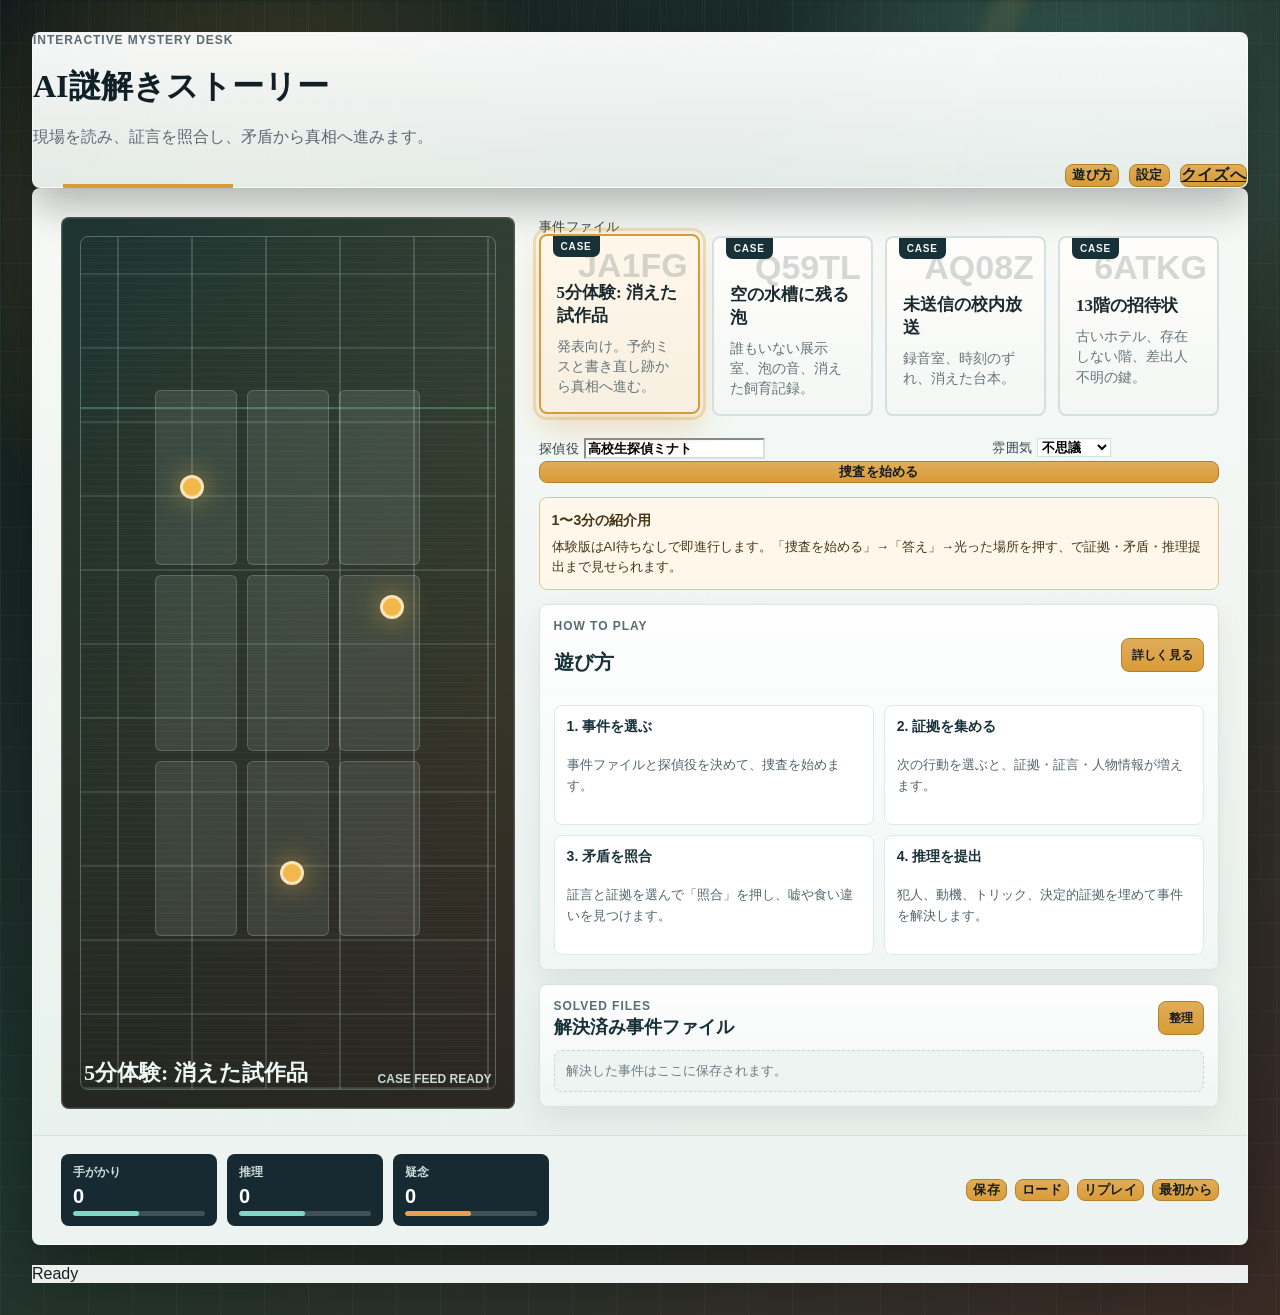
==== public/index.html @ d8ee0a98 "Add deployed app fallback" ====
<!DOCTYPE html>
<html lang="ja">
<head>
    <meta charset="UTF-8">
    <meta name="viewport" content="width=device-width, initial-scale=1.0">
    <title>AI Mystery Brancher</title>
    <link rel="stylesheet" href="style.css">
    <link rel="stylesheet" href="story.css">
</head>
<body class="story-page demo-case">
    <div class="container story-shell">
        <header class="header story-header">
            <div>
                <span class="story-kicker">Interactive Mystery Desk</span>
                <h1>AI謎解きストーリー</h1>
                <p>現場を読み、証言を照合し、矛盾から真相へ進みます。</p>
            </div>
            <div class="header-actions">
                <button class="btn secondary-btn" id="howToBtn">遊び方</button>
                <button class="btn secondary-btn" id="settingsBtn">設定</button>
                <a class="btn secondary-btn" href="quiz.html">クイズへ</a>
            </div>
        </header>

        <section class="settings-panel hidden" id="settingsPanel">
            <div class="settings-copy">
                <span class="story-kicker">About This Work</span>
                <h2>作品概要</h2>
                <p>AIが事件、証拠、証言を組み立てる短編推理ゲームです。</p>
                <p>プレイヤーは証拠ボードを見ながら矛盾を照合し、最後に推理を提出します。</p>
                <p>発表用の体験版はAI待ちなしで、1〜3分でも面白さが伝わる構成です。</p>
            </div>
            <div class="settings-meta">
                <h3>使った技術</h3>
                <div class="tech-list">
                    <span>Node.js</span>
                    <span>Express</span>
                    <span>OpenAI API</span>
                    <span>HTML/CSS/JavaScript</span>
                </div>
            </div>
            <div class="settings-controls">
                <label>
                    UIの雰囲気
                    <select id="themeSelect">
                        <option value="theme-noir">ノワール</option>
                        <option value="theme-neon">ネオン</option>
                        <option value="theme-sunset">サンセット</option>
                        <option value="theme-mint">ミント</option>
                    </select>
                </label>
                <div>
                    <span class="control-label">アクセントカラー</span>
                    <div class="swatch-row" id="swatchRow">
                        <button class="swatch selected" data-accent="#d99b35" style="--swatch: #d99b35"></button>
                        <button class="swatch" data-accent="#ff5f7e" style="--swatch: #ff5f7e"></button>
                        <button class="swatch" data-accent="#4cc9f0" style="--swatch: #4cc9f0"></button>
                        <button class="swatch" data-accent="#7bd88f" style="--swatch: #7bd88f"></button>
                        <button class="swatch" data-accent="#b38cff" style="--swatch: #b38cff"></button>
                    </div>
                </div>
                <label class="sound-toggle">
                    <input id="soundToggle" type="checkbox" checked>
                    サウンド効果
                </label>
            </div>
        </section>

        <main class="story-board">
            <section class="setup-panel" id="setupPanel">
                <div class="setup-layout">
                    <div class="case-visual setup-visual" aria-hidden="true">
                        <div class="visual-window">
                            <div class="scan-line"></div>
                            <div class="signal-dot dot-a"></div>
                            <div class="signal-dot dot-b"></div>
                            <div class="signal-dot dot-c"></div>
                            <div class="scene-map">
                                <span></span><span></span><span></span>
                                <span></span><span></span><span></span>
                                <span></span><span></span><span></span>
                            </div>
                        </div>
                        <div class="visual-caption">
                            <strong id="caseVisualTitle">5分体験: 消えたマカロン</strong>
                            <span>Case feed ready</span>
                        </div>
                    </div>

                    <div class="setup-content">
                        <div class="form-group">
                            <label>事件ファイル</label>
                            <div class="preset-grid" id="presetGrid">
                                <button class="preset selected" data-case="demo" data-label="5分体験: 消えたマカロン" data-world="紹介用の体験版。放課後のカフェで、ショーケースから限定マカロンが1つ消えた小さな謎解きミステリー。登場人物は店員、常連客、配達員の3人程度。証拠と証言の矛盾が分かりやすく、3〜4ターンで犯人・動機・決定的証拠まで推理できる。怖さはなく、初めての人でも操作を理解しやすいテンポにする">
                                    <strong>5分体験: 消えたマカロン</strong>
                                    <span>紹介用。短く、矛盾が分かりやすい入門事件。</span>
                                </button>
                                <button class="preset" data-case="aquarium" data-label="消えた水槽のSOS" data-world="閉館後の水族館で、存在しないはずの水槽からSOSの光が点滅する謎解きミステリー">
                                    <strong>消えた水槽のSOS</strong>
                                    <span>閉館後の水族館、点滅する光、濡れた足跡。</span>
                                </button>
                                <button class="preset" data-case="school" data-label="未来放送の夜" data-world="文化祭前夜の学校で、誰もいない放送室から未来の校内放送が流れる謎解きミステリー">
                                    <strong>未来放送の夜</strong>
                                    <span>文化祭、放送室、まだ起きていない事件。</span>
                                </button>
                                <button class="preset" data-case="hotel" data-label="13階の招待状" data-world="古いホテルのエレベーターで、13階だけ存在しないはずなのにボタンが光る謎解きミステリー">
                                    <strong>13階の招待状</strong>
                                    <span>古いホテル、存在しない階、差出人不明の鍵。</span>
                                </button>
                            </div>
                        </div>

                        <div class="story-controls">
                            <div class="form-group">
                                <label for="heroInput">探偵役</label>
                                <input id="heroInput" type="text" value="高校生探偵ミナト" maxlength="40">
                            </div>
                            <div class="form-group">
                                <label for="toneSelect">雰囲気</label>
                                <select id="toneSelect">
                                    <option value="不思議で、推理したくなる">不思議</option>
                                    <option value="テンポがよく、少しコミカル">コミカル</option>
                                    <option value="静かで美しいが、違和感が残る">静か</option>
                                    <option value="緊張感があるが怖すぎない">スリル</option>
                                </select>
                            </div>
                        </div>

                        <button class="btn primary-action" id="startBtn">捜査を始める</button>
                        <div class="demo-brief" id="demoBrief">
                            <strong>1〜3分の紹介用</strong>
                            <span>体験版はAI待ちなしで即進行します。「捜査を始める」→「答え」→光った場所を押す、で証拠・矛盾・推理提出まで見せられます。</span>
                        </div>
                        <section class="how-to-panel" aria-labelledby="howToTitle">
                            <div class="how-to-heading">
                                <div>
                                    <span class="story-kicker">How To Play</span>
                                    <h2 id="howToTitle">遊び方</h2>
                                </div>
                                <button class="btn secondary-btn mini-btn" id="howToDetailBtn">詳しく見る</button>
                            </div>
                            <div class="how-to-steps">
                                <article>
                                    <strong>1. 事件を選ぶ</strong>
                                    <span>事件ファイルと探偵役を決めて、捜査を始めます。</span>
                                </article>
                                <article>
                                    <strong>2. 証拠を集める</strong>
                                    <span>次の行動を選ぶと、証拠・証言・人物情報が増えます。</span>
                                </article>
                                <article>
                                    <strong>3. 矛盾を照合</strong>
                                    <span>証言と証拠を選んで「照合」を押し、嘘や食い違いを見つけます。</span>
                                </article>
                                <article>
                                    <strong>4. 推理を提出</strong>
                                    <span>犯人、動機、トリック、決定的証拠を埋めて事件を解決します。</span>
                                </article>
                            </div>
                        </section>
                        <section class="case-archive">
                            <div class="archive-heading">
                                <div>
                                    <span class="story-kicker">Solved Files</span>
                                    <strong>解決済み事件ファイル</strong>
                                </div>
                                <button class="btn secondary-btn mini-btn" id="clearArchiveBtn">整理</button>
                            </div>
                            <div class="archive-list" id="caseArchiveList"></div>
                        </section>
                    </div>
                </div>
            </section>

            <section class="scene-panel hidden" id="scenePanel">
                <div class="scene-stage">
                    <div class="scene-copy">
                        <div class="scene-meta">
                            <span class="pill" id="turnPill">Turn 1</span>
                            <span class="pill" id="locationPill">Location</span>
                            <span class="pill" id="moodPill">Mood</span>
                        </div>
                        <h2 class="scene-title" id="sceneTitle"></h2>
                        <div class="scene-text" id="sceneText"></div>
                    </div>
                    <div class="case-visual scene-visual" aria-hidden="true">
                        <div class="visual-window">
                            <div class="scan-line"></div>
                            <div class="signal-dot dot-a"></div>
                            <div class="signal-dot dot-b"></div>
                            <div class="signal-dot dot-c"></div>
                            <div class="scene-map">
                                <span></span><span></span><span></span>
                                <span></span><span></span><span></span>
                                <span></span><span></span><span></span>
                            </div>
                        </div>
                        <div class="visual-caption">
                            <strong id="sceneCommand">現場解析</strong>
                            <span id="sceneFeedLabel">Evidence feed</span>
                        </div>
                    </div>
                </div>
                <div class="assist-toolbar hidden" id="assistToolbar">
                    <button class="btn hint-btn" id="hintBtn">ヒント</button>
                    <button class="btn answer-btn hidden" id="answerBtn">答え</button>
                    <div class="assist-guide" id="assistGuide">
                        <strong>捜査サポート</strong>
                        <span>詰まったらヒントを押してください。段階的に核心へ近づきます。</span>
                    </div>
                </div>
                <div class="case-overview" id="caseOverview">
                    <div class="case-progress" aria-hidden="true">
                        <div class="progress-track">
                            <i id="progressEvidence"></i>
                            <i id="progressTestimony"></i>
                            <i id="progressContradiction"></i>
                        </div>
                        <div class="progress-labels">
                            <span>証拠</span>
                            <span>証言</span>
                            <span>矛盾</span>
                        </div>
                    </div>
                    <div class="visual-dossier">
                        <div class="visual-stat">
                            <strong id="visualEvidenceCount">0</strong>
                            <span>証拠</span>
                        </div>
                        <div class="visual-stat">
                            <strong id="visualTestimonyCount">0</strong>
                            <span>証言</span>
                        </div>
                        <div class="visual-stat accent">
                            <strong id="visualContradictionCount">0</strong>
                            <span>矛盾</span>
                        </div>
                    </div>
                    <div class="evidence-strip" id="evidenceStrip"></div>
                </div>
                <section class="recap-panel hidden" id="recapPanel">
                    <div class="panel-heading">
                        <h3>事件のまとめ</h3>
                        <span id="recapVerdict">推理結果</span>
                    </div>
                    <div class="recap-grid">
                        <div class="recap-block">
                            <h4>事件の流れ</h4>
                            <ol id="recapTimeline"></ol>
                        </div>
                        <div class="recap-block">
                            <h4>決め手</h4>
                            <p id="recapEvidence"></p>
                        </div>
                        <div class="recap-block wide">
                            <h4>真相</h4>
                            <p id="recapTruth"></p>
                        </div>
                        <div class="recap-block wide">
                            <h4>評価</h4>
                            <p id="recapComment"></p>
                        </div>
                    </div>
                </section>
                <div class="investigation-layout">
                    <div class="action-panel">
                        <div class="section-heading">
                            <h3>次の行動</h3>
                            <span>選ぶと捜査が進みます</span>
                        </div>
                        <div class="choice-list" id="choiceList"></div>
                        <section class="deduction-panel hidden" id="deductionPanel">
                            <div class="panel-heading">
                                <h3>最終推理</h3>
                                <span id="deductionHint">証拠をそろえると提出できます</span>
                            </div>
                            <div class="deduction-grid">
                                <label>
                                    犯人・仕掛けた人物
                                    <input id="culpritInput" type="text" maxlength="40" placeholder="例: 受付係の佐伯">
                                </label>
                                <label>
                                    動機
                                    <input id="motiveInput" type="text" maxlength="80" placeholder="例: 隠した記録を守るため">
                                    <span class="deduction-options" id="motiveOptionList"></span>
                                </label>
                                <label>
                                    トリック
                                    <textarea id="trickInput" maxlength="160" placeholder="どうやって不可能に見せたか"></textarea>
                                    <span class="deduction-options" id="trickOptionList"></span>
                                </label>
                                <label>
                                    決定的証拠
                                    <select id="decisiveEvidenceSelect"></select>
                                </label>
                            </div>
                            <button class="btn" id="submitDeductionBtn">推理を提出する</button>
                        </section>
                    </div>

                    <aside class="case-panel">
                        <div class="panel-heading">
                            <h3>捜査ファイル</h3>
                            <span id="boardCount">0件</span>
                        </div>
                        <div class="board-section suspect-section">
                            <h4>人物</h4>
                            <div class="character-list" id="characterList"></div>
                        </div>
                        <div class="board-section">
                            <h4>証拠</h4>
                            <div class="board-list" id="evidenceList"></div>
                        </div>
                        <div class="board-section">
                            <h4>証言</h4>
                            <div class="board-list" id="testimonyList"></div>
                        </div>
                        <div class="board-section">
                            <h4>矛盾チェック</h4>
                            <div class="match-controls">
                                <select id="testimonySelect"></select>
                                <select id="evidenceSelect"></select>
                                <button class="btn secondary-btn" id="checkContradictionBtn">照合</button>
                            </div>
                            <div class="contradiction-result" id="contradictionResult">証言と証拠を選んで照合します。</div>
                            <div class="board-list solved-list" id="solvedContradictionList"></div>
                        </div>
                    </aside>
                </div>
            </section>

            <div class="story-footer">
                <div class="stats">
                    <div class="stat">
                        <span>手がかり</span>
                        <strong id="courageStat">0</strong>
                        <div class="stat-meter"><i id="courageMeter"></i></div>
                    </div>
                    <div class="stat">
                        <span>推理</span>
                        <strong id="witStat">0</strong>
                        <div class="stat-meter"><i id="witMeter"></i></div>
                    </div>
                    <div class="stat">
                        <span>疑念</span>
                        <strong id="trustStat">0</strong>
                        <div class="stat-meter danger"><i id="trustMeter"></i></div>
                    </div>
                </div>
                <div class="footer-actions">
                    <button class="btn secondary-btn" id="saveBtn">保存</button>
                    <button class="btn secondary-btn" id="loadBtn">ロード</button>
                    <button class="btn secondary-btn" id="replayBtn">リプレイ</button>
                    <button class="btn secondary-btn" id="resetBtn">最初から</button>
                </div>
            </div>
        </main>

        <div class="loading story-loading" id="loading">AIが次の手がかりを組み立てています...</div>
        <div class="generation-overlay hidden" id="generationOverlay">
            <div class="generation-card">
                <span class="generation-kicker">GENERATING CASE</span>
                <strong>AIが次の手がかりを生成中</strong>
                <div class="generation-bar"><i></i></div>
                <p>体験版は待ち時間なし。通常シナリオのみAI生成を使います。</p>
            </div>
        </div>
        <div class="fx-layer" id="fxLayer"></div>
        <div class="action-toast hidden" id="actionToast"></div>
        <div class="ending-overlay hidden" id="endingOverlay">
            <div class="ending-card">
                <span class="ending-kicker">CASE CLOSED</span>
                <strong id="endingTitle">事件解決</strong>
                <p id="endingText">証拠と証言がつながり、真相に到達しました。</p>
                <div class="ending-actions">
                    <button class="btn secondary-btn" id="endingArchiveBtn">事件ファイルへ</button>
                    <button class="btn" id="endingReplayBtn">同じ事件をリプレイ</button>
                    <button class="btn secondary-btn" id="endingCloseBtn">閉じる</button>
                </div>
            </div>
        </div>
        <div class="how-to-overlay hidden" id="howToOverlay" role="dialog" aria-modal="true" aria-labelledby="howToOverlayTitle">
            <div class="how-to-card">
                <div class="how-to-card-heading">
                    <div>
                        <span class="story-kicker">Investigation Guide</span>
                        <strong id="howToOverlayTitle">推理ゲームの進め方</strong>
                    </div>
                    <button class="btn secondary-btn mini-btn" id="howToCloseBtn">閉じる</button>
                </div>
                <div class="how-to-guide-grid">
                    <section>
                        <h3>基本の流れ</h3>
                        <ol>
                            <li>事件ファイルを選び、「捜査を始める」を押します。</li>
                            <li>場面文を読み、「次の行動」から調べたい場所や人物を選びます。</li>
                            <li>右側の捜査ファイルに集まった証拠と証言を確認します。</li>
                            <li>怪しい証言と対応する証拠を選び、「照合」で矛盾を確定します。</li>
                            <li>最終推理が開いたら、犯人・動機・トリック・決定的証拠を提出します。</li>
                        </ol>
                    </section>
                    <section>
                        <h3>詰まったとき</h3>
                        <ul>
                            <li>証拠カードや人物カードを押すと、推理欄や照合欄に自動で入ります。</li>
                            <li>「ヒント」は段階的に核心へ近づきます。</li>
                            <li>5分体験では「答え」を押すと、発表用に次に触る場所が光ります。</li>
                        </ul>
                    </section>
                    <section>
                        <h3>勝利条件</h3>
                        <p>証拠と証言の食い違いを見つけ、決定的証拠に基づく推理を提出できれば事件解決です。完璧な文章より、誰が何をなぜ行ったかを筋道立てて入力することが重要です。</p>
                    </section>
                </div>
            </div>
        </div>
        <div class="status" id="status">Ready</div>
    </div>

    <script>
        const presets = document.querySelectorAll('.preset');
        const setupPanel = document.getElementById('setupPanel');
        const scenePanel = document.getElementById('scenePanel');
        const howToBtn = document.getElementById('howToBtn');
        const howToDetailBtn = document.getElementById('howToDetailBtn');
        const howToOverlay = document.getElementById('howToOverlay');
        const howToCloseBtn = document.getElementById('howToCloseBtn');
        const settingsBtn = document.getElementById('settingsBtn');
        const settingsPanel = document.getElementById('settingsPanel');
        const themeSelect = document.getElementById('themeSelect');
        const swatchRow = document.getElementById('swatchRow');
        const soundToggle = document.getElementById('soundToggle');
        const startBtn = document.getElementById('startBtn');
        const resetBtn = document.getElementById('resetBtn');
        const saveBtn = document.getElementById('saveBtn');
        const loadBtn = document.getElementById('loadBtn');
        const replayBtn = document.getElementById('replayBtn');
        const loading = document.getElementById('loading');
        const generationOverlay = document.getElementById('generationOverlay');
        const fxLayer = document.getElementById('fxLayer');
        const actionToast = document.getElementById('actionToast');
        const endingOverlay = document.getElementById('endingOverlay');
        const endingTitle = document.getElementById('endingTitle');
        const endingText = document.getElementById('endingText');
        const endingArchiveBtn = document.getElementById('endingArchiveBtn');
        const endingReplayBtn = document.getElementById('endingReplayBtn');
        const endingCloseBtn = document.getElementById('endingCloseBtn');
        const statusEl = document.getElementById('status');
        const choiceList = document.getElementById('choiceList');
        const evidenceList = document.getElementById('evidenceList');
        const testimonyList = document.getElementById('testimonyList');
        const characterList = document.getElementById('characterList');
        const testimonySelect = document.getElementById('testimonySelect');
        const evidenceSelect = document.getElementById('evidenceSelect');
        const contradictionResult = document.getElementById('contradictionResult');
        const solvedContradictionList = document.getElementById('solvedContradictionList');
        const deductionPanel = document.getElementById('deductionPanel');
        const decisiveEvidenceSelect = document.getElementById('decisiveEvidenceSelect');
        const submitDeductionBtn = document.getElementById('submitDeductionBtn');
        const checkContradictionBtn = document.getElementById('checkContradictionBtn');
        const demoBrief = document.getElementById('demoBrief');
        const assistToolbar = document.getElementById('assistToolbar');
        const assistGuide = document.getElementById('assistGuide');
        const hintBtn = document.getElementById('hintBtn');
        const answerBtn = document.getElementById('answerBtn');
        const evidenceStrip = document.getElementById('evidenceStrip');
        const recapPanel = document.getElementById('recapPanel');
        const recapTimeline = document.getElementById('recapTimeline');
        const motiveOptionList = document.getElementById('motiveOptionList');
        const trickOptionList = document.getElementById('trickOptionList');
        const caseArchiveList = document.getElementById('caseArchiveList');
        const clearArchiveBtn = document.getElementById('clearArchiveBtn');

        const demoVariants = [
            '犯人候補は店員ユイ、常連客レン、配達員マオ。鍵、レシート、粉砂糖、保冷バッグのどれかが決定的証拠になる。',
            '犯人候補は見習い店員、写真部の常連、急いでいた配達員。動機はサプライズ、予約ミスの隠蔽、アレルギー表示の確認のいずれか。',
            '消えたものは限定マカロン、試作品タルト、名前入りクッキーのどれか。監視カメラ、トング、注文票、紙袋の矛盾を中心にする。',
            '舞台は小さな駅前カフェ。閉店前の10分間だけを扱い、短い証言の食い違いから真相に届く構成にする。'
        ];

        const motiveOptions = [
            '予約ミスを隠したかった',
            '大切な相手への差し入れを用意したかった',
            '自分の失敗が見つかる前に証拠を動かしたかった',
            '誰かをかばうために事実をずらしたかった',
            '記録の間違いを直したように見せたかった'
        ];

        const trickOptions = [
            '死角になる一瞬を使って別の袋へ移した',
            '元の場所へ戻したように見せるためラベルや札だけを直した',
            '注文票や記録を書き換えて数を合わせた',
            '持ち物の中に隠し、空箱や皿だけを残した',
            '証言の時刻をずらして触っていないように見せた'
        ];

        const demoCaseTemplates = [
            {
                title: '消えた放課後マカロン',
                location: '駅前カフェ・リュンヌ',
                item: '夕焼けマカロン',
                culprit: '常連客・花森',
                motive: '友人への差し入れをどうしても用意したかった',
                trick: 'ショーケース前で背中を向け、カメラの死角で紙袋へ移した',
                keyEvidenceId: 'ev-bag-sugar',
                evidence: [
                    { id: 'ev-camera-gap', title: '死角のある映像', detail: '16時17分、常連客の背中でショーケース右端が一瞬だけ隠れている。', type: '記録', importance: 2 },
                    { id: 'ev-order-tea', title: 'アイスティーだけの注文票', detail: '花森の注文票には飲み物だけが記録され、マカロンの会計は残っていない。', type: '記録', importance: 2 },
                    { id: 'ev-bag-sugar', title: '紙袋の粉砂糖', detail: '花森の紙袋の底に、マカロン皿と同じ色の粉砂糖が半月形に残っている。', type: '物証', importance: 3 }
                ],
                testimonies: [
                    { id: 'ts-staff', speaker: '店員・仁科', claim: '最後のマカロンは16時10分に並べ、会計した覚えはありません。' },
                    { id: 'ts-customer', speaker: '常連客・花森', claim: '私は飲み物だけ買って、ショーケースには触っていません。' }
                ]
            },
            {
                title: '試作品タルトの行き先',
                location: '放課後の試食カフェ',
                item: '試作品タルト',
                culprit: '見習い店員・レン',
                motive: '予約数のミスを隠したかった',
                trick: '試作品を予約箱へ入れ、注文票の数字を書き直した',
                keyEvidenceId: 'ev-ticket-edit',
                evidence: [
                    { id: 'ev-empty-tray', title: 'クリーム跡の残る皿', detail: 'タルト皿の右端だけクリームが引き伸ばされ、横へ滑らせた跡がある。', type: '痕跡', importance: 2 },
                    { id: 'ev-box-label', title: '急いで貼られた予約ラベル', detail: '予約箱のラベルだけ斜めに貼られ、まだ糊が乾いていない。', type: '物証', importance: 2 },
                    { id: 'ev-ticket-edit', title: '書き直された注文票', detail: '注文票の個数が5から6へ書き直され、レンのペンと同じ青インクが使われている。', type: '記録', importance: 3 }
                ],
                testimonies: [
                    { id: 'ts-senior', speaker: '先輩店員・ユイ', claim: '試作品タルトは展示用で、予約箱には入れない決まりです。' },
                    { id: 'ts-apprentice', speaker: '見習い店員・レン', claim: '予約票は最初から6個で、僕は書き直していません。' }
                ]
            },
            {
                title: '名前入りクッキーのすり替え',
                location: '文化祭前の校内カフェ',
                item: '名前入りクッキー',
                culprit: '配達員・マオ',
                motive: '宛名を間違えた箱を入れ替えたかった',
                trick: '配達用保冷バッグにクッキーを隠し、空箱だけ戻した',
                keyEvidenceId: 'ev-cooler-crumb',
                evidence: [
                    { id: 'ev-name-card', title: '逆向きの名前札', detail: 'クッキー横の名前札だけ上下が逆で、慌てて戻したように角が折れている。', type: '記録', importance: 2 },
                    { id: 'ev-empty-box', title: '軽すぎる配送箱', detail: '配送箱は封が戻されているが、中身が入っている重さではない。', type: '物証', importance: 2 },
                    { id: 'ev-cooler-crumb', title: '保冷バッグのクッキー片', detail: 'マオの保冷バッグ内に、名前入りクッキーと同じアイシング片が残っている。', type: '物証', importance: 3 }
                ],
                testimonies: [
                    { id: 'ts-delivery-a', speaker: '配達員・マオ', claim: '僕は箱を置いただけで、中身には触っていません。' },
                    { id: 'ts-clerk-b', speaker: '店員・ユイ', claim: '名前札は開店前に正しい向きで並べました。' }
                ]
            }
        ];

        const caseFileVariants = {
            demo: [
                {
                    label: '5分体験: 消えたマカロン',
                    summary: 'AI待ちなし。証拠、矛盾、推理提出まで一気に見せられる。',
                    world: '紹介用の体験版。放課後のカフェで、ショーケースから限定マカロンが1つ消えた小さな謎解きミステリー。登場人物は店員、常連客、配達員の3人程度。証拠と証言の矛盾が分かりやすく、3〜4ターンで犯人・動機・決定的証拠まで推理できる。'
                },
                {
                    label: '5分体験: 消えた試作品',
                    summary: '発表向け。予約ミスと書き直し跡から真相へ進む。',
                    world: '紹介用の体験版。小さなカフェで試作品スイーツが消えた短い謎解きミステリー。注文票、予約箱、証言の矛盾から3〜4ターンで解ける。'
                },
                {
                    label: '5分体験: 空の配送箱',
                    summary: '短時間デモ用。持ち物の痕跡で嘘を見抜く。',
                    world: '紹介用の体験版。校内カフェで名前入りのお菓子が消え、配送箱と持ち物の痕跡から犯人を見つける短い事件。'
                }
            ],
            aquarium: [
                {
                    label: '消えた水槽のSOS',
                    summary: '閉館後の水族館、点滅する光、濡れた足跡。',
                    world: '閉館後の水族館で、存在しないはずの水槽からSOSの光が点滅する謎解きミステリー'
                },
                {
                    label: '深海回廊の青い合図',
                    summary: '展示図にない壁、青い点滅、乾いた床の水跡。',
                    world: '閉館後の深海回廊で、展示図にない壁の奥から青い信号が漏れる水族館ミステリー'
                },
                {
                    label: '空の水槽に残る泡',
                    summary: '誰もいない展示室、泡の音、消えた飼育記録。',
                    world: '夜の水族館で、空のはずの水槽から泡の音が聞こえ、飼育記録が一枚消える謎解きミステリー'
                }
            ],
            school: [
                {
                    label: '未来放送の夜',
                    summary: '文化祭、放送室、まだ起きていない事件。',
                    world: '文化祭前夜の学校で、誰もいない放送室から未来の校内放送が流れる謎解きミステリー'
                },
                {
                    label: '未送信の校内放送',
                    summary: '録音室、時刻のずれ、消えた台本。',
                    world: '文化祭準備中の学校で、送信していないはずの校内放送と消えた台本を追う謎解きミステリー'
                },
                {
                    label: '体育館だけが知っている',
                    summary: 'リハーサル後、照明卓、未来の呼び出し音。',
                    world: '文化祭リハーサル後の体育館で、未来の呼び出し放送が流れた理由を探る学校ミステリー'
                }
            ],
            hotel: [
                {
                    label: '13階の招待状',
                    summary: '古いホテル、存在しない階、差出人不明の鍵。',
                    world: '古いホテルのエレベーターで、13階だけ存在しないはずなのにボタンが光る謎解きミステリー'
                },
                {
                    label: '存在しない客室番号',
                    summary: '夜のフロント、古い鍵束、消えた宿泊記録。',
                    world: '古いホテルで、存在しない客室番号の鍵と消えた宿泊記録を追う謎解きミステリー'
                },
                {
                    label: '止まらない13階ランプ',
                    summary: 'エレベーター、点灯する階数、誰も乗っていない箱。',
                    world: '誰も乗っていないホテルのエレベーターで、存在しない13階ランプだけが点灯し続ける謎解きミステリー'
                }
            ]
        };

        const state = {
            world: document.querySelector('.preset.selected').dataset.world,
            baseWorld: document.querySelector('.preset.selected').dataset.world,
            caseName: document.querySelector('.preset.selected').dataset.case,
            hero: '',
            tone: '',
            turn: 1,
            history: 'まだ物語は始まっていない。',
            lastChoice: '捜査を開始する',
            stats: { clues: 0, logic: 0, suspicion: 0 },
            evidence: [],
            testimonies: [],
            contradictions: [],
            solvedContradictions: [],
            characters: [],
            solution: null,
            demoVariant: '',
            demoCase: null,
            demoCaseIndex: -1,
            hints: [],
            hintIndex: 0,
            recap: null,
            currentScene: null,
            soundEnabled: true
        };

        document.body.classList.add('theme-noir');
        randomizeCaseFiles();
        initDeductionOptionChips();
        renderCaseArchive();

        howToBtn.addEventListener('click', showHowTo);
        howToDetailBtn.addEventListener('click', showHowTo);
        howToCloseBtn.addEventListener('click', hideHowTo);
        howToOverlay.addEventListener('click', (event) => {
            if (event.target === howToOverlay) {
                hideHowTo();
            }
        });
        document.addEventListener('keydown', (event) => {
            if (event.key === 'Escape' && !howToOverlay.classList.contains('hidden')) {
                hideHowTo();
            }
        });

        settingsBtn.addEventListener('click', () => {
            settingsPanel.classList.toggle('hidden');
            playSound('click');
        });

        themeSelect.addEventListener('change', () => {
            document.body.classList.remove('theme-noir', 'theme-neon', 'theme-sunset', 'theme-mint');
            document.body.classList.add(themeSelect.value);
            playSound('click');
        });

        swatchRow.addEventListener('click', (event) => {
            const swatch = event.target.closest('.swatch');
            if (!swatch) return;
            document.documentElement.style.setProperty('--accent', swatch.dataset.accent);
            swatchRow.querySelectorAll('.swatch').forEach((item) => item.classList.remove('selected'));
            swatch.classList.add('selected');
            playSound('click');
        });

        soundToggle.addEventListener('change', () => {
            state.soundEnabled = soundToggle.checked;
            playSound('click');
        });

        saveBtn.addEventListener('click', saveGame);
        loadBtn.addEventListener('click', loadGame);
        replayBtn.addEventListener('click', replayCase);
        endingReplayBtn.addEventListener('click', replayCase);
        endingArchiveBtn.addEventListener('click', () => {
            endingOverlay.classList.add('hidden');
            resetBtn.click();
            renderCaseArchive();
        });
        endingCloseBtn.addEventListener('click', () => {
            endingOverlay.classList.add('hidden');
            playSound('click');
        });
        clearArchiveBtn.addEventListener('click', () => {
            localStorage.removeItem('mysteryCaseArchive');
            renderCaseArchive();
            showToast('事件ファイルを整理しました');
            playSound('click');
        });

        presets.forEach((preset) => {
            preset.addEventListener('click', () => {
                presets.forEach((item) => item.classList.remove('selected'));
                preset.classList.add('selected');
                state.world = preset.dataset.world;
                state.baseWorld = preset.dataset.world;
                state.caseName = preset.dataset.case;
                updateCaseTheme(preset.dataset.case, preset.dataset.label);
                playSound('click');
            });
        });

        function randomizeCaseFiles() {
            presets.forEach((preset) => {
                const options = caseFileVariants[preset.dataset.case];
                if (!options || !options.length) return;
                const variant = options[Math.floor(Math.random() * options.length)];
                preset.dataset.label = variant.label;
                preset.dataset.world = variant.world;
                preset.dataset.caseCode = Math.random().toString(36).slice(2, 7).toUpperCase();
                preset.querySelector('strong').textContent = variant.label;
                preset.querySelector('span').textContent = variant.summary;
            });

            const selected = document.querySelector('.preset.selected');
            state.world = selected.dataset.world;
            state.baseWorld = selected.dataset.world;
            state.caseName = selected.dataset.case;
            updateCaseTheme(selected.dataset.case, selected.dataset.label);
        }

        startBtn.addEventListener('click', () => {
            const selectedPreset = document.querySelector('.preset.selected');
            state.caseName = selectedPreset.dataset.case;
            state.baseWorld = selectedPreset.dataset.world;
            state.demoVariant = state.caseName === 'demo' ? pickDemoVariant() : '';
            state.demoCase = state.caseName === 'demo' ? pickLocalDemoCase() : null;
            state.world = state.demoVariant
                ? state.baseWorld + '\n今回のランダム要素: ' + state.demoVariant + '\n紹介中でも毎回プロットが変わったと分かるよう、犯人・動機・決定的証拠を前回と変える。'
                : state.baseWorld;
            state.hero = document.getElementById('heroInput').value.trim() || '名もなき主人公';
            state.tone = document.getElementById('toneSelect').value;
            state.turn = 1;
            state.history = 'まだ物語は始まっていない。';
            state.lastChoice = '捜査を開始する';
            state.stats = { clues: 0, logic: 0, suspicion: 0 };
            state.characters = [];
            state.solution = null;
            state.hints = [];
            state.hintIndex = 0;
            state.recap = null;
            state.currentScene = null;
            endingOverlay.classList.add('hidden');
            clearCaseBoard();
            updateStats();
            hideRecap();
            setAssistGuide('捜査サポート', '生成後に「ヒント」で段階的な助言を見られます。体験版では「答え」も使えます。');
            playSound('start');
            requestScene();
        });

        resetBtn.addEventListener('click', () => {
            state.turn = 1;
            state.history = 'まだ物語は始まっていない。';
            state.lastChoice = '捜査を開始する';
            state.stats = { clues: 0, logic: 0, suspicion: 0 };
            state.characters = [];
            state.solution = null;
            state.demoVariant = '';
            state.demoCase = null;
            state.demoCaseIndex = -1;
            state.hints = [];
            state.hintIndex = 0;
            state.recap = null;
            state.currentScene = null;
            endingOverlay.classList.add('hidden');
            setupPanel.classList.remove('hidden');
            scenePanel.classList.add('hidden');
            choiceList.innerHTML = '';
            clearHighlights();
            clearCaseBoard();
            hideRecap();
            updateStats();
            statusEl.textContent = 'Ready';
            statusEl.style.color = '#28a745';
            playSound('click');
        });

        checkContradictionBtn.addEventListener('click', checkContradiction);
        submitDeductionBtn.addEventListener('click', submitDeduction);
        hintBtn.addEventListener('click', showHint);
        answerBtn.addEventListener('click', showDemoAnswer);

        async function requestScene(choiceLabel) {
            if (choiceLabel) {
                state.lastChoice = choiceLabel;
                state.turn += 1;
            }

            if (state.caseName === 'demo' && state.demoCase) {
                renderScene(buildLocalDemoScene(choiceLabel));
                return;
            }

            setBusy(true);
            try {
                const response = await fetch('/api/', {
                    method: 'POST',
                    headers: { 'Content-Type': 'application/json' },
                    body: JSON.stringify({
                        app: 'story',
                        title: 'AI謎解きストーリー',
                        world: state.world,
                        hero: state.hero,
                        tone: state.tone,
                        turn: state.turn,
                        choice: state.lastChoice,
                        history: state.history,
                        caseBoard: buildCaseBoardSummary()
                    })
                });

                if (!response.ok) {
                    const error = await response.json();
                    throw new Error(error.error || 'API error');
                }

                const payload = await response.json();
                const scene = payload.data && payload.data[0];
                if (!scene || !Array.isArray(scene.choices)) {
                    throw new Error('Invalid story data format');
                }

                renderScene(scene);
            } catch (error) {
                console.error(error);
                statusEl.textContent = 'AI生成に失敗したため、5分体験モードで続行します。';
                statusEl.style.color = '#b7791f';
                showToast('5分体験モードへ切り替えました');
                state.caseName = 'demo';
                state.demoVariant = pickDemoVariant();
                state.demoCase = pickLocalDemoCase();
                state.world = state.baseWorld + '\nAI生成に失敗したため、ローカル体験版として進行する。';
                renderScene(buildLocalDemoScene(choiceLabel));
            } finally {
                setBusy(false);
            }
        }

        function renderScene(scene) {
            state.currentScene = scene;
            setupPanel.classList.add('hidden');
            scenePanel.classList.remove('hidden');

            document.getElementById('turnPill').textContent = 'Turn ' + state.turn;
            document.getElementById('locationPill').textContent = scene.location || 'Unknown';
            document.getElementById('moodPill').textContent = scene.mood || 'Story';
            document.getElementById('sceneTitle').textContent = scene.sceneTitle || '次の場面';
            revealSceneText(scene.scene || '');
            document.getElementById('sceneCommand').textContent = state.lastChoice || '現場解析';
            document.getElementById('sceneFeedLabel').textContent = scene.location || 'Evidence feed';
            scenePanel.classList.remove('scene-pop');
            void scenePanel.offsetWidth;
            scenePanel.classList.add('scene-pop');

            clearHighlights();
            state.solution = scene.solution || state.solution;
            state.hints = Array.isArray(scene.hints) ? scene.hints.filter(Boolean) : buildFallbackHints();
            state.hintIndex = 0;
            state.recap = scene.recap || state.recap;
            addCaseItems(scene);
            applyStatus(scene.status);
            state.history = scene.memory || state.history;
            updateStats();
            renderCaseBoard();
            renderVisualOverview();
            renderRecap(scene);

            choiceList.innerHTML = '';
            if (scene.ending) {
                const ending = document.createElement('button');
                ending.className = 'choice-button';
                ending.innerHTML = '<strong>別の物語を始める</strong><span>世界観を選び直します。</span>';
                ending.addEventListener('click', () => resetBtn.click());
                choiceList.appendChild(ending);
            } else {
                scene.choices.slice(0, 3).forEach((choice, index) => {
                    const button = document.createElement('button');
                    button.className = 'choice-button';
                    button.innerHTML = '<span class="choice-index"></span><span class="choice-copy"><strong></strong><span></span></span><span class="intent-chip"></span>';
                    button.querySelector('.choice-index').textContent = String(index + 1);
                    button.querySelector('strong').textContent = choice.label || '行動する';
                    button.querySelector('.choice-copy span').textContent = choice.intent || 'この選択で物語が進みます。';
                    button.querySelector('.intent-chip').textContent = choice.intent || '行動';
                    button.addEventListener('click', (event) => {
                        ripple(event, button);
                        showToast('調査開始: ' + (choice.intent || '行動'));
                        requestScene(choice.label);
                    });
                    choiceList.appendChild(button);
                });
            }

            statusEl.textContent = '選択するとAIが次の手がかりを生成します';
            statusEl.style.color = '#2f855a';
            renderAssistMode();
            playSound(scene.ending ? 'ending' : 'scene');
        }

        function addCaseItems(scene) {
            addUniqueItems(state.evidence, scene.evidence, 'id');
            addUniqueItems(state.testimonies, scene.testimonies, 'id');
            addUniqueItems(state.contradictions, scene.contradictions, (item) => {
                return item.testimonyId + '::' + item.evidenceId;
            });
            updateCharacters(scene);
        }

        function addUniqueItems(target, items, key) {
            if (!Array.isArray(items)) return;
            items.forEach((item) => {
                if (!item || typeof item !== 'object') return;
                const id = typeof key === 'function' ? key(item) : item[key];
                if (!id || target.some((current) => {
                    const currentId = typeof key === 'function' ? key(current) : current[key];
                    return currentId === id;
                })) {
                    return;
                }
                target.push(item);
            });
        }

        function renderCaseBoard() {
            document.getElementById('boardCount').textContent = state.evidence.length + state.testimonies.length + '件';
            renderEvidence();
            renderTestimonies();
            renderCharacters();
            renderSelectors();
            renderSolvedContradictions();
            renderDeductionPanel();
            renderVisualOverview();
        }

        function renderEvidence() {
            evidenceList.innerHTML = '';
            if (!state.evidence.length) {
                evidenceList.appendChild(emptyItem('まだ証拠はありません。'));
                return;
            }

            state.evidence.forEach((item) => {
                const node = document.createElement('article');
                node.className = 'board-card';
                node.innerHTML = '<div><strong></strong><span></span></div><p></p>';
                node.querySelector('strong').textContent = item.title || '無名の証拠';
                node.querySelector('span').textContent = (item.type || '証拠') + ' / 重要度' + (item.importance || 1);
                node.querySelector('p').textContent = item.detail || '';
                node.addEventListener('click', () => {
                    evidenceSelect.value = item.id || item.title;
                    flashElement(evidenceSelect);
                    showToast('証拠をセット: ' + (item.title || '証拠'));
                    playSound('click');
                });
                evidenceList.appendChild(node);
            });
        }

        function renderTestimonies() {
            testimonyList.innerHTML = '';
            if (!state.testimonies.length) {
                testimonyList.appendChild(emptyItem('まだ証言はありません。'));
                return;
            }

            state.testimonies.forEach((item) => {
                const node = document.createElement('article');
                node.className = 'board-card testimony-card';
                node.innerHTML = '<div><strong></strong><span>証言</span></div><p></p>';
                node.querySelector('strong').textContent = item.speaker || '証言者不明';
                node.querySelector('p').textContent = item.claim || '';
                node.addEventListener('click', () => {
                    testimonySelect.value = item.id || item.claim;
                    flashElement(testimonySelect);
                    showToast('証言をセット: ' + (item.speaker || '証言者'));
                    playSound('click');
                });
                testimonyList.appendChild(node);
            });
        }

        function updateCharacters(scene) {
            const names = [];
            if (state.demoCase) {
                names.push(state.demoCase.culprit);
                state.demoCase.testimonies.forEach((item) => names.push(item.speaker));
            }
            if (Array.isArray(scene.testimonies)) {
                scene.testimonies.forEach((item) => names.push(item.speaker));
            }
            if (scene.solution && scene.solution.culprit) {
                names.push(scene.solution.culprit);
            }

            names.filter(Boolean).forEach((name) => {
                if (state.characters.some((item) => item.name === name)) return;
                state.characters.push({
                    name,
                    note: name === (state.solution && state.solution.culprit) ? '最重要人物' : '証言あり',
                    suspicion: name === (state.solution && state.solution.culprit) ? 3 : 1
                });
            });
        }

        function renderCharacters() {
            characterList.innerHTML = '';
            if (!state.characters.length) {
                characterList.appendChild(emptyItem('人物情報はまだありません。'));
                return;
            }

            state.characters.forEach((person) => {
                const card = document.createElement('article');
                card.className = 'character-card';
                card.innerHTML = '<div class="avatar"></div><div><strong></strong><span></span></div><i></i>';
                card.querySelector('.avatar').textContent = person.name.slice(0, 1);
                card.querySelector('strong').textContent = person.name;
                card.querySelector('span').textContent = person.note || '調査対象';
                card.querySelector('i').style.width = Math.min(100, 28 + person.suspicion * 22) + '%';
                card.addEventListener('click', () => {
                    document.getElementById('culpritInput').value = person.name;
                    flashElement(document.getElementById('culpritInput'));
                    showToast('人物を推理欄へ: ' + person.name);
                    playSound('click');
                });
                characterList.appendChild(card);
            });
        }

        function renderSelectors() {
            fillSelect(testimonySelect, state.testimonies, (item) => {
                return (item.speaker || '証言者') + ': ' + (item.claim || '').slice(0, 28);
            }, '証言を選択');
            fillSelect(evidenceSelect, state.evidence, (item) => item.title || '証拠', '証拠を選択');
            fillSelect(decisiveEvidenceSelect, state.evidence, (item) => item.title || '証拠', '証拠を選択');
            checkContradictionBtn.disabled = !state.testimonies.length || !state.evidence.length;
        }

        function fillSelect(select, items, labeler, placeholder) {
            select.innerHTML = '';
            const first = document.createElement('option');
            first.value = '';
            first.textContent = placeholder;
            select.appendChild(first);
            items.forEach((item) => {
                const option = document.createElement('option');
                option.value = item.id || item.title || item.claim;
                option.textContent = labeler(item);
                select.appendChild(option);
            });
        }

        function checkContradiction() {
            const testimonyId = testimonySelect.value;
            const evidenceId = evidenceSelect.value;
            if (!testimonyId || !evidenceId) {
                contradictionResult.textContent = '証言と証拠を両方選んでください。';
                contradictionResult.className = 'contradiction-result';
                return;
            }

            const contradiction = state.contradictions.find((item) => {
                return item.testimonyId === testimonyId && item.evidenceId === evidenceId;
            });

            if (!contradiction) {
                state.stats.logic = Math.max(-9, state.stats.logic - 1);
                updateStats();
                contradictionResult.textContent = 'この組み合わせだけでは矛盾を指摘できません。別の証拠を試してください。';
                contradictionResult.className = 'contradiction-result miss';
                shakeScreen();
                showToast('不一致: 別の組み合わせを試そう');
                playSound('miss');
                return;
            }

            clearHighlights();
            const key = contradiction.testimonyId + '::' + contradiction.evidenceId;
            if (!state.solvedContradictions.some((item) => item.key === key)) {
                state.solvedContradictions.push({ key, explanation: contradiction.explanation });
                state.stats.logic = Math.min(9, state.stats.logic + 2);
                updateStats();
            }

            contradictionResult.textContent = contradiction.explanation || '証言と証拠が食い違っています。';
            contradictionResult.className = 'contradiction-result hit';
            burstParticles(checkContradictionBtn, 26);
            showToast('矛盾発見');
            playSound('success');
            renderSolvedContradictions();
            renderDeductionPanel();
            renderVisualOverview();
            setAssistGuide('矛盾発見', '証言と証拠をぶつけると、隠れていた食い違いが見えます。');
        }

        function renderSolvedContradictions() {
            solvedContradictionList.innerHTML = '';
            state.solvedContradictions.forEach((item) => {
                const node = document.createElement('div');
                node.className = 'solved-item';
                node.textContent = item.explanation;
                solvedContradictionList.appendChild(node);
            });
        }

        function renderDeductionPanel() {
            const canDeduce = state.turn >= 4 || state.evidence.length >= 4 || state.solvedContradictions.length >= 1;
            deductionPanel.classList.toggle('hidden', !canDeduce);
            document.getElementById('deductionHint').textContent = canDeduce
                ? '犯人・動機・トリック・証拠をそろえて提出'
                : 'Turn 4以降、または矛盾発見後に提出できます';
            submitDeductionBtn.disabled = !canDeduce || !state.evidence.length;
        }

        function initDeductionOptionChips() {
            renderOptionChips(motiveOptionList, motiveOptions, document.getElementById('motiveInput'));
            renderOptionChips(trickOptionList, trickOptions, document.getElementById('trickInput'));
        }

        function renderOptionChips(container, options, target) {
            container.innerHTML = '';
            options.forEach((option) => {
                const button = document.createElement('button');
                button.type = 'button';
                button.className = 'option-chip';
                button.textContent = option;
                button.addEventListener('click', () => {
                    target.value = option;
                    flashElement(target);
                    showToast('候補を入力しました');
                    playSound('click');
                });
                container.appendChild(button);
            });
        }

        function renderVisualOverview() {
            const evidenceCount = state.evidence.length;
            const testimonyCount = state.testimonies.length;
            const contradictionCount = state.solvedContradictions.length;
            document.getElementById('visualEvidenceCount').textContent = evidenceCount;
            document.getElementById('visualTestimonyCount').textContent = testimonyCount;
            document.getElementById('visualContradictionCount').textContent = contradictionCount;
            document.getElementById('progressEvidence').classList.toggle('active', evidenceCount > 0);
            document.getElementById('progressTestimony').classList.toggle('active', testimonyCount > 0);
            document.getElementById('progressContradiction').classList.toggle('active', contradictionCount > 0);

            evidenceStrip.innerHTML = '';
            const items = state.evidence.slice(-5);
            if (!items.length) {
                const empty = document.createElement('span');
                empty.className = 'evidence-chip muted';
                empty.textContent = '証拠待ち';
                evidenceStrip.appendChild(empty);
                return;
            }

            items.forEach((item) => {
                const chip = document.createElement('span');
                chip.className = 'evidence-chip';
                chip.textContent = item.title || '証拠';
                evidenceStrip.appendChild(chip);
            });
        }

        function submitDeduction() {
            const culprit = document.getElementById('culpritInput').value.trim();
            const motive = document.getElementById('motiveInput').value.trim();
            const trick = document.getElementById('trickInput').value.trim();
            const evidenceId = decisiveEvidenceSelect.value;
            const evidence = state.evidence.find((item) => item.id === evidenceId);

            if (!culprit || !motive || !trick || !evidenceId) {
                statusEl.textContent = '最終推理には犯人・動機・トリック・決定的証拠が必要です';
                statusEl.style.color = '#c53030';
                return;
            }

            const label = [
                '最終推理を提出する:',
                '犯人「' + culprit + '」',
                '動機「' + motive + '」',
                'トリック「' + trick + '」',
                '決定的証拠「' + (evidence ? evidence.title : evidenceId) + '」'
            ].join(' ');
            clearHighlights();
            showToast('推理提出');
            playSound('submit');
            requestScene(label);
        }

        function buildCaseBoardSummary() {
            const evidence = state.evidence.map((item) => {
                return '- 証拠 ' + (item.id || '') + ': ' + (item.title || '') + ' / ' + (item.detail || '');
            }).join('\n');
            const testimonies = state.testimonies.map((item) => {
                return '- 証言 ' + (item.id || '') + ': ' + (item.speaker || '') + '「' + (item.claim || '') + '」';
            }).join('\n');
            const solved = state.solvedContradictions.map((item) => '- 発見済み矛盾: ' + item.explanation).join('\n');
            return [evidence, testimonies, solved].filter(Boolean).join('\n') || 'まだ証拠も証言もない。';
        }

        function clearCaseBoard() {
            state.evidence = [];
            state.testimonies = [];
            state.contradictions = [];
            state.solvedContradictions = [];
            contradictionResult.textContent = '証言と証拠を選んで照合します。';
            contradictionResult.className = 'contradiction-result';
            renderCaseBoard();
        }

        function emptyItem(text) {
            const node = document.createElement('div');
            node.className = 'empty-board';
            node.textContent = text;
            return node;
        }

        function applyStatus(delta = {}) {
            ['clues', 'logic', 'suspicion'].forEach((key) => {
                const value = Number(delta[key] || 0);
                state.stats[key] = Math.max(-9, Math.min(9, state.stats[key] + value));
            });
        }

        function updateStats() {
            setStat('courageStat', 'courageMeter', state.stats.clues);
            setStat('witStat', 'witMeter', state.stats.logic);
            setStat('trustStat', 'trustMeter', state.stats.suspicion);
        }

        function setStat(valueId, meterId, value) {
            document.getElementById(valueId).textContent = value;
            document.getElementById(meterId).style.width = Math.max(8, Math.min(100, ((value + 9) / 18) * 100)) + '%';
        }

        function updateCaseTheme(caseName, label) {
            document.body.classList.remove('demo-case', 'aquarium-case', 'school-case', 'hotel-case');
            document.body.classList.add((caseName || 'aquarium') + '-case');
            document.getElementById('caseVisualTitle').textContent = label || '事件ファイル';
            demoBrief.classList.toggle('hidden', caseName !== 'demo');
        }

        function renderAssistMode() {
            const isDemo = state.caseName === 'demo';
            assistToolbar.classList.remove('hidden');
            answerBtn.classList.toggle('hidden', !isDemo);
            if (isDemo && state.demoVariant) {
                statusEl.textContent = '体験版: 今回の事件は毎回変わります。「答え」で紹介用の次操作を表示できます';
                statusEl.style.color = '#2f855a';
            }
        }

        function showHint() {
            clearHighlights();
            playSound('click');
            const hints = state.hints.length ? state.hints : buildFallbackHints();
            const hint = hints[Math.min(state.hintIndex, hints.length - 1)];
            state.hintIndex = Math.min(state.hintIndex + 1, hints.length);
            setAssistGuide('ヒント ' + Math.min(state.hintIndex, hints.length) + '/' + hints.length, hint);

            if (state.hintIndex >= hints.length && state.contradictions.length) {
                const contradiction = state.contradictions[0];
                testimonySelect.value = contradiction.testimonyId;
                evidenceSelect.value = contradiction.evidenceId;
                highlightElements([testimonySelect, evidenceSelect, checkContradictionBtn]);
                return;
            }

            if (state.evidence.length) {
                const cards = evidenceList.querySelectorAll('.board-card');
                highlightElements([cards[cards.length - 1]]);
                return;
            }

            highlightElements([choiceList.querySelector('.choice-button')]);
        }

        function buildFallbackHints() {
            const lastEvidence = state.evidence[state.evidence.length - 1];
            const lastTestimony = state.testimonies[state.testimonies.length - 1];
            return [
                'まず新しく増えた証拠を見てください。',
                lastEvidence ? '「' + lastEvidence.title + '」が手がかりです。' : '選択肢で調査を進めましょう。',
                lastTestimony ? '証言と証拠を照合してみましょう。' : '次は誰かの証言を取りに行きましょう。'
            ];
        }

        function buildLocalDemoScene(choiceLabel) {
            const demo = state.demoCase;
            if ((choiceLabel || '').includes('最終推理を提出する')) {
                return buildLocalDemoEnding(demo);
            }

            const isSecondScene = state.turn >= 2;
            const evidence = isSecondScene ? [demo.evidence[2]] : demo.evidence.slice(0, 2);
            const testimonies = isSecondScene ? [demo.testimonies[1]] : [demo.testimonies[0]];
            const contradictions = isSecondScene
                ? [{
                    testimonyId: demo.testimonies[1].id,
                    evidenceId: demo.keyEvidenceId,
                    explanation: '証言では触っていないはずなのに、決定的証拠が本人の持ち物から見つかっています。'
                }]
                : [];

            return {
                sceneTitle: isSecondScene ? '矛盾が浮かぶ決定的証拠' : demo.title,
                location: demo.location,
                mood: '発表モード: 待ち時間なしで進行',
                scene: isSecondScene
                    ? demo.culprit + 'の証言を確かめると、言葉とは反対に決定的な痕跡が出てきた。' + demo.evidence[2].title + 'は、消えた' + demo.item + 'が本人の近くへ移動したことを示している。証言と証拠を照合すれば、真相への道筋が見える。'
                    : 'ミナトが捜査を始めると、' + demo.item + 'だけが消えていた。現場には「' + demo.evidence[0].title + '」と「' + demo.evidence[1].title + '」が残る。まずは証拠を見て、誰の証言と食い違うのかを探すとよさそうだ。',
                evidence,
                testimonies,
                contradictions,
                choices: [
                    { label: '現場の痕跡を詳しく調べる', intent: '調べる' },
                    { label: demo.culprit + 'に証言を確認する', intent: '問い詰める' },
                    { label: '証拠のつながりを整理する', intent: '推理する' }
                ],
                hints: isSecondScene
                    ? ['本人の持ち物に注目', '証言と決定的証拠を照合', '触っていない発言が崩れる']
                    : ['消えた物の移動先を見る', '注文や持ち物を確認', '会計や記録がない人が怪しい'],
                memory: demo.item + 'が消え、' + demo.evidence.map((item) => item.title).join('、') + 'が焦点。',
                status: { clues: isSecondScene ? 1 : 2, logic: 1, suspicion: isSecondScene ? 2 : 1 },
                solution: buildLocalDemoSolution(demo),
                recap: emptyRecap(),
                ending: false
            };
        }

        function buildLocalDemoEnding(demo) {
            return {
                sceneTitle: '真相の整理',
                location: demo.location,
                mood: '推理完了',
                scene: '提出された推理で、事件の筋道がつながった。' + demo.culprit + 'は' + demo.motive + 'ため、' + demo.trick + '。決め手は「' + demo.evidence[2].title + '」だった。',
                evidence: [],
                testimonies: [],
                contradictions: [],
                choices: [],
                hints: ['まとめを確認', '決め手を見直す', '別事件でも遊べます'],
                memory: demo.culprit + 'が' + demo.item + 'を動かした真相まで解決。',
                status: { clues: 0, logic: 2, suspicion: -2 },
                solution: buildLocalDemoSolution(demo),
                recap: {
                    verdict: '解決',
                    timeline: [
                        demo.item + 'が現場から消えた。',
                        demo.culprit + 'の証言に違和感が出た。',
                        '決定的証拠「' + demo.evidence[2].title + '」で移動先が分かった。'
                    ],
                    keyEvidence: demo.evidence[2].title + '。' + demo.evidence[2].detail,
                    truth: demo.culprit + 'は' + demo.motive + 'ため、' + demo.trick + '。',
                    playerComment: '証拠と証言の食い違いから、短時間で真相を組み立てられました。'
                },
                ending: true
            };
        }

        function buildLocalDemoSolution(demo) {
            return {
                culprit: demo.culprit,
                motive: demo.motive,
                trick: demo.trick,
                decisiveEvidenceId: demo.keyEvidenceId,
                summary: demo.culprit + 'が' + demo.trick + '。決め手は「' + demo.evidence[2].title + '」。'
            };
        }

        function emptyRecap() {
            return { verdict: '', timeline: [], keyEvidence: '', truth: '', playerComment: '' };
        }

        function showDemoAnswer() {
            clearHighlights();
            playSound('click');
            if (state.caseName !== 'demo') return;

            const contradiction = state.contradictions.find((item) => {
                const key = item.testimonyId + '::' + item.evidenceId;
                return !state.solvedContradictions.some((solved) => solved.key === key);
            });

            if (contradiction) {
                testimonySelect.value = contradiction.testimonyId;
                evidenceSelect.value = contradiction.evidenceId;
                highlightElements([testimonySelect, evidenceSelect, checkContradictionBtn]);
                setAssistGuide('ここを押す', '証言と証拠を自動で選びました。次は「照合」を押すと、矛盾が見つかる体験を見せられます。');
                checkContradictionBtn.scrollIntoView({ behavior: 'smooth', block: 'center' });
                return;
            }

            if (!deductionPanel.classList.contains('hidden') && state.solution) {
                fillDemoSolution();
                highlightElements([deductionPanel, submitDeductionBtn]);
                setAssistGuide('ここを押す', '最終推理を入力しました。最後に「推理を提出する」を押すと、AIが推理を評価します。');
                submitDeductionBtn.scrollIntoView({ behavior: 'smooth', block: 'center' });
                return;
            }

            const buttons = Array.from(choiceList.querySelectorAll('.choice-button'));
            const preferred = buttons.find((button) => /問い|証言|聞|推理|矛盾|調べ/.test(button.textContent)) || buttons[0];
            if (preferred) {
                highlightElements([preferred]);
                setAssistGuide('ここを押す', 'まずは行動カードを1つ選びます。AIが次の場面と新しい証拠を生成するので、毎回違う事件になります。');
                preferred.scrollIntoView({ behavior: 'smooth', block: 'center' });
                return;
            }

            highlightElements([startBtn]);
            setAssistGuide('ここを押す', '「捜査を始める」から体験版を開始します。');
        }

        function fillDemoSolution() {
            const solution = state.solution || {};
            document.getElementById('culpritInput').value = solution.culprit || guessCulprit();
            document.getElementById('motiveInput').value = solution.motive || '証言の食い違いを隠すため';
            document.getElementById('trickInput').value = solution.trick || solution.summary || '証拠と証言の矛盾から、消えた時刻と触れた人物を特定する。';
            const decisiveId = solution.decisiveEvidenceId && state.evidence.some((item) => item.id === solution.decisiveEvidenceId)
                ? solution.decisiveEvidenceId
                : (state.evidence[0] && state.evidence[0].id);
            decisiveEvidenceSelect.value = decisiveId || '';
        }

        function guessCulprit() {
            const testimony = state.testimonies[0];
            return testimony ? testimony.speaker : '証言に矛盾した人物';
        }

        function renderRecap(scene) {
            const recap = scene.recap || state.recap;
            const shouldShow = scene.ending || (state.lastChoice || '').includes('最終推理を提出する');
            if (!recap || !shouldShow) return;

            recapPanel.classList.remove('hidden');
            document.getElementById('recapVerdict').textContent = recap.verdict || '推理結果';
            recapTimeline.innerHTML = '';
            const timeline = Array.isArray(recap.timeline) ? recap.timeline : [];
            timeline.slice(0, 4).forEach((item) => {
                const li = document.createElement('li');
                li.textContent = item;
                recapTimeline.appendChild(li);
            });
            document.getElementById('recapEvidence').textContent = recap.keyEvidence || '決め手は、証拠と証言の食い違いです。';
            document.getElementById('recapTruth').textContent = recap.truth || (state.solution && state.solution.summary) || '真相は推理の結果として整理されました。';
            document.getElementById('recapComment').textContent = recap.playerComment || '証拠を組み合わせて、事件の筋道を説明できました。';
            archiveSolvedCase(recap, scene);
            renderCaseArchive();
            burstParticles(recapPanel, 34);
            showToast('事件解決');
            showEndingOverlay(recap);
            playSound('ending');
            recapPanel.scrollIntoView({ behavior: 'smooth', block: 'start' });
        }

        function hideRecap() {
            recapPanel.classList.add('hidden');
            recapTimeline.innerHTML = '';
        }

        function showEndingOverlay(recap) {
            endingTitle.textContent = recap.verdict || 'CASE CLOSED';
            endingText.textContent = recap.truth || recap.playerComment || '証拠と証言がつながり、真相に到達しました。';
            endingOverlay.classList.remove('hidden');
        }

        function archiveSolvedCase(recap, scene) {
            const archive = getCaseArchive();
            const solution = state.solution || {};
            const selectedPreset = document.querySelector('.preset.selected');
            const title = (state.demoCase && state.demoCase.title) || scene.sceneTitle || (selectedPreset && selectedPreset.dataset.label) || '未整理の事件';
            const culprit = document.getElementById('culpritInput').value.trim() || solution.culprit || '不明';
            const evidence = state.evidence.find((item) => item.id === decisiveEvidenceSelect.value);
            const keyEvidence = recap.keyEvidence || (evidence && evidence.title) || '証拠と証言の矛盾';
            const truth = recap.truth || solution.summary || '真相は事件ファイルに記録されました。';
            const key = [state.caseName, title, culprit, truth].join('::');
            const entry = {
                key,
                savedAt: new Date().toISOString(),
                title,
                culprit,
                keyEvidence,
                truth,
                verdict: recap.verdict || '解決',
                caseType: state.caseName
            };
            const next = [entry].concat(archive.filter((item) => item.key !== key)).slice(0, 6);
            localStorage.setItem('mysteryCaseArchive', JSON.stringify(next));
        }

        function getCaseArchive() {
            try {
                const archive = JSON.parse(localStorage.getItem('mysteryCaseArchive') || '[]');
                return Array.isArray(archive) ? archive : [];
            } catch (error) {
                return [];
            }
        }

        function renderCaseArchive() {
            const archive = getCaseArchive();
            caseArchiveList.innerHTML = '';
            clearArchiveBtn.disabled = !archive.length;
            if (!archive.length) {
                const empty = document.createElement('div');
                empty.className = 'archive-empty';
                empty.textContent = '解決した事件はここに保存されます。';
                caseArchiveList.appendChild(empty);
                return;
            }

            archive.forEach((item) => {
                const card = document.createElement('article');
                card.className = 'archive-card';
                const date = new Date(item.savedAt);
                const dateLabel = Number.isNaN(date.getTime()) ? '記録済み' : date.toLocaleDateString('ja-JP');
                card.innerHTML = '<div><strong></strong><span></span></div><p></p><small></small>';
                card.querySelector('strong').textContent = item.title || '解決済み事件';
                card.querySelector('span').textContent = (item.verdict || '解決') + ' / ' + dateLabel;
                card.querySelector('p').textContent = '犯人: ' + (item.culprit || '不明') + '。決め手: ' + (item.keyEvidence || '証拠と証言の矛盾');
                card.querySelector('small').textContent = item.truth || '';
                caseArchiveList.appendChild(card);
            });
        }

        function saveGame() {
            const selectedPreset = document.querySelector('.preset.selected');
            const snapshot = {
                version: 1,
                savedAt: new Date().toISOString(),
                selectedCase: selectedPreset ? selectedPreset.dataset.case : state.caseName,
                selectedLabel: selectedPreset ? selectedPreset.dataset.label : '',
                selectedWorld: selectedPreset ? selectedPreset.dataset.world : state.baseWorld,
                hero: document.getElementById('heroInput').value,
                tone: document.getElementById('toneSelect').value,
                theme: themeSelect.value,
                accent: getComputedStyle(document.documentElement).getPropertyValue('--accent').trim(),
                soundEnabled: state.soundEnabled,
                deduction: {
                    culprit: document.getElementById('culpritInput').value,
                    motive: document.getElementById('motiveInput').value,
                    trick: document.getElementById('trickInput').value,
                    evidenceId: decisiveEvidenceSelect.value
                },
                bodyClasses: Array.from(document.body.classList),
                state: JSON.parse(JSON.stringify(state))
            };
            localStorage.setItem('mysteryStorySave', JSON.stringify(snapshot));
            showToast('保存しました');
            playSound('save');
        }

        function loadGame() {
            const raw = localStorage.getItem('mysteryStorySave');
            if (!raw) {
                showToast('保存データがありません');
                playSound('miss');
                return;
            }

            let snapshot;
            try {
                snapshot = JSON.parse(raw);
            } catch (error) {
                showToast('保存データを読み込めません');
                playSound('miss');
                return;
            }
            if (!snapshot || !snapshot.state) {
                showToast('保存データの形式が古いです');
                playSound('miss');
                return;
            }

            Object.assign(state, snapshot.state);
            document.getElementById('heroInput').value = snapshot.hero || '高校生探偵ミナト';
            document.getElementById('toneSelect').value = snapshot.tone || '不思議で、推理したくなる';
            state.soundEnabled = snapshot.soundEnabled !== false && state.soundEnabled !== false;
            soundToggle.checked = state.soundEnabled;
            if (snapshot.selectedCase) {
                presets.forEach((preset) => {
                    preset.classList.toggle('selected', preset.dataset.case === snapshot.selectedCase);
                });
            }
            if (snapshot.theme) {
                themeSelect.value = snapshot.theme;
                document.body.classList.remove('theme-noir', 'theme-neon', 'theme-sunset', 'theme-mint');
                document.body.classList.add(snapshot.theme);
            }
            if (snapshot.accent) {
                document.documentElement.style.setProperty('--accent', snapshot.accent);
            }

            setupPanel.classList.toggle('hidden', Boolean(state.currentScene));
            scenePanel.classList.toggle('hidden', !state.currentScene);
            clearHighlights();
            hideRecap();
            updateStats();
            renderCaseBoard();
            const deduction = snapshot.deduction || {};
            document.getElementById('culpritInput').value = deduction.culprit || '';
            document.getElementById('motiveInput').value = deduction.motive || '';
            document.getElementById('trickInput').value = deduction.trick || '';
            decisiveEvidenceSelect.value = deduction.evidenceId || '';
            renderVisualOverview();
            if (state.currentScene) {
                renderScene(state.currentScene);
                state.stats = snapshot.state.stats;
                updateStats();
                document.getElementById('culpritInput').value = deduction.culprit || '';
                document.getElementById('motiveInput').value = deduction.motive || '';
                document.getElementById('trickInput').value = deduction.trick || '';
                decisiveEvidenceSelect.value = deduction.evidenceId || '';
            }
            showToast('ロードしました');
            playSound('save');
        }

        function replayCase() {
            endingOverlay.classList.add('hidden');
            const wasDemo = state.caseName === 'demo';
            const replayDemo = wasDemo && state.demoCase;
            state.turn = 1;
            state.history = 'まだ物語は始まっていない。';
            state.lastChoice = '捜査を開始する';
            state.stats = { clues: 0, logic: 0, suspicion: 0 };
            state.evidence = [];
            state.testimonies = [];
            state.contradictions = [];
            state.solvedContradictions = [];
            state.characters = [];
            state.solution = null;
            state.hints = [];
            state.hintIndex = 0;
            state.recap = null;
            state.currentScene = null;
            if (replayDemo) {
                state.demoCase = JSON.parse(JSON.stringify(state.demoCase));
            }
            clearCaseBoard();
            hideRecap();
            updateStats();
            showToast('リプレイ開始');
            playSound('start');
            requestScene();
        }

        function showHowTo() {
            howToOverlay.classList.remove('hidden');
            playSound('click');
        }

        function hideHowTo() {
            howToOverlay.classList.add('hidden');
            playSound('click');
        }

        let audioContext;
        function playSound(type) {
            if (!state.soundEnabled) return;
            try {
                audioContext = audioContext || new (window.AudioContext || window.webkitAudioContext)();
                const now = audioContext.currentTime;
                const osc = audioContext.createOscillator();
                const gain = audioContext.createGain();
                const map = {
                    click: [360, 0.045],
                    start: [520, 0.09],
                    scene: [420, 0.055],
                    success: [720, 0.13],
                    miss: [160, 0.11],
                    submit: [580, 0.12],
                    ending: [880, 0.22],
                    save: [640, 0.08]
                };
                const [freq, duration] = map[type] || map.click;
                osc.type = type === 'miss' ? 'sawtooth' : 'sine';
                osc.frequency.setValueAtTime(freq, now);
                if (type === 'success' || type === 'ending') {
                    osc.frequency.exponentialRampToValueAtTime(freq * 1.35, now + duration);
                }
                gain.gain.setValueAtTime(0.0001, now);
                gain.gain.exponentialRampToValueAtTime(0.07, now + 0.01);
                gain.gain.exponentialRampToValueAtTime(0.0001, now + duration);
                osc.connect(gain).connect(audioContext.destination);
                osc.start(now);
                osc.stop(now + duration + 0.02);
            } catch (error) {
                state.soundEnabled = false;
                soundToggle.checked = false;
            }
        }

        function setAssistGuide(title, message) {
            assistGuide.innerHTML = '<strong></strong><span></span>';
            assistGuide.querySelector('strong').textContent = title;
            assistGuide.querySelector('span').textContent = message;
        }

        function highlightElements(elements) {
            elements.forEach((element) => {
                if (element) element.classList.add('demo-highlight');
            });
        }

        function clearHighlights() {
            document.querySelectorAll('.demo-highlight').forEach((element) => {
                element.classList.remove('demo-highlight');
            });
        }

        function revealSceneText(text) {
            const sceneText = document.getElementById('sceneText');
            sceneText.textContent = '';
            const chars = Array.from(text);
            const step = Math.max(2, Math.ceil(chars.length / 90));
            let index = 0;
            const timer = setInterval(() => {
                sceneText.textContent += chars.slice(index, index + step).join('');
                index += step;
                if (index >= chars.length) clearInterval(timer);
            }, 10);
        }

        function ripple(event, element) {
            const circle = document.createElement('span');
            const rect = element.getBoundingClientRect();
            const size = Math.max(rect.width, rect.height);
            circle.className = 'ripple';
            circle.style.width = size + 'px';
            circle.style.height = size + 'px';
            circle.style.left = (event.clientX - rect.left - size / 2) + 'px';
            circle.style.top = (event.clientY - rect.top - size / 2) + 'px';
            element.appendChild(circle);
            setTimeout(() => circle.remove(), 650);
        }

        function burstParticles(origin, count = 18) {
            const rect = origin.getBoundingClientRect();
            const x = rect.left + rect.width / 2;
            const y = rect.top + rect.height / 2;
            for (let i = 0; i < count; i += 1) {
                const particle = document.createElement('i');
                const angle = (Math.PI * 2 * i) / count;
                const distance = 70 + Math.random() * 90;
                particle.className = 'particle';
                particle.style.left = x + 'px';
                particle.style.top = y + 'px';
                particle.style.setProperty('--tx', Math.cos(angle) * distance + 'px');
                particle.style.setProperty('--ty', Math.sin(angle) * distance + 'px');
                particle.style.setProperty('--hue', String(Math.floor(Math.random() * 80) + 25));
                fxLayer.appendChild(particle);
                setTimeout(() => particle.remove(), 900);
            }
        }

        function showToast(message) {
            actionToast.textContent = message;
            actionToast.classList.remove('hidden', 'toast-show');
            void actionToast.offsetWidth;
            actionToast.classList.add('toast-show');
            setTimeout(() => actionToast.classList.add('hidden'), 1300);
        }

        function flashElement(element) {
            element.classList.remove('quick-flash');
            void element.offsetWidth;
            element.classList.add('quick-flash');
        }

        function shakeScreen() {
            document.body.classList.remove('screen-shake');
            void document.body.offsetWidth;
            document.body.classList.add('screen-shake');
            setTimeout(() => document.body.classList.remove('screen-shake'), 360);
        }

        function pickDemoVariant() {
            return demoVariants[Math.floor(Math.random() * demoVariants.length)] + ' seed=' + Date.now().toString(36);
        }

        function pickLocalDemoCase() {
            state.demoCaseIndex = Math.floor(Math.random() * demoCaseTemplates.length);
            const template = demoCaseTemplates[state.demoCaseIndex];
            return JSON.parse(JSON.stringify(template));
        }

        function setBusy(isBusy) {
            loading.classList.toggle('show', isBusy);
            generationOverlay.classList.toggle('hidden', !isBusy);
            document.body.classList.toggle('generating', isBusy);
            startBtn.disabled = isBusy;
            hintBtn.disabled = isBusy;
            answerBtn.disabled = isBusy;
            choiceList.querySelectorAll('button').forEach((button) => {
                button.disabled = isBusy;
            });
            checkContradictionBtn.disabled = isBusy || !state.testimonies.length || !state.evidence.length;
            submitDeductionBtn.disabled = isBusy || deductionPanel.classList.contains('hidden') || !state.evidence.length;
        }
    </script>
</body>
</html>
---- public/story.css ----
:root {
    --accent: #d99b35;
    --accent-2: #7ed8c8;
    --ink: #183139;
    --paper: #fbfcfb;
    --panel: rgba(251, 253, 251, 0.98);
    --glow: rgba(217, 155, 53, 0.28);
}

body.story-page {
    background:
        linear-gradient(90deg, rgba(255, 255, 255, 0.035) 1px, transparent 1px),
        linear-gradient(0deg, rgba(255, 255, 255, 0.03) 1px, transparent 1px),
        linear-gradient(135deg, #07151a 0%, #10262a 42%, #281f28 100%);
    background-size: 44px 44px, 44px 44px, auto;
    color: #142026;
    font-family: "Yu Gothic UI", "Hiragino Kaku Gothic ProN", "BIZ UDPGothic", "Segoe UI", sans-serif;
    letter-spacing: 0;
    position: relative;
}

body.theme-neon {
    --accent: #4cc9f0;
    --accent-2: #ff5f7e;
    --ink: #102231;
    --panel: rgba(244, 251, 255, 0.98);
    --glow: rgba(76, 201, 240, 0.32);
    background:
        radial-gradient(circle at 12% 8%, rgba(76, 201, 240, 0.28), transparent 22rem),
        radial-gradient(circle at 88% 18%, rgba(255, 95, 126, 0.22), transparent 20rem),
        linear-gradient(135deg, #061923 0%, #172743 48%, #241535 100%);
}

body.theme-sunset {
    --accent: #ff8a3d;
    --accent-2: #f6d365;
    --ink: #2e2418;
    --panel: rgba(255, 250, 244, 0.98);
    --glow: rgba(255, 138, 61, 0.3);
    background:
        radial-gradient(circle at 14% 10%, rgba(255, 184, 77, 0.28), transparent 20rem),
        linear-gradient(135deg, #24151a 0%, #3e2930 46%, #5a3820 100%);
}

body.theme-mint {
    --accent: #7bd88f;
    --accent-2: #4cc9f0;
    --ink: #14342c;
    --panel: rgba(246, 255, 250, 0.98);
    --glow: rgba(123, 216, 143, 0.28);
    background:
        radial-gradient(circle at 12% 12%, rgba(123, 216, 143, 0.24), transparent 22rem),
        linear-gradient(135deg, #071b18 0%, #173a35 46%, #1d273d 100%);
}

body.story-page::before {
    background:
        linear-gradient(115deg, transparent 0 58%, rgba(217, 155, 53, 0.11) 59% 60%, transparent 61%),
        repeating-linear-gradient(90deg, rgba(255, 255, 255, 0.025) 0 1px, transparent 1px 18px);
    content: "";
    inset: 0;
    pointer-events: none;
    position: fixed;
    z-index: -1;
}

body.story-page::after {
    animation: auroraDrift 12s ease-in-out infinite alternate;
    background:
        radial-gradient(circle at 20% 25%, color-mix(in srgb, var(--accent) 32%, transparent), transparent 22rem),
        radial-gradient(circle at 82% 18%, color-mix(in srgb, var(--accent-2) 28%, transparent), transparent 20rem),
        radial-gradient(circle at 65% 82%, rgba(255, 255, 255, 0.08), transparent 18rem);
    content: "";
    filter: blur(2px);
    inset: 0;
    pointer-events: none;
    position: fixed;
    z-index: -1;
}

body.demo-case {
    background:
        linear-gradient(90deg, rgba(255, 255, 255, 0.035) 1px, transparent 1px),
        linear-gradient(0deg, rgba(255, 255, 255, 0.03) 1px, transparent 1px),
        linear-gradient(135deg, #101a1b 0%, #20352e 46%, #3b2b25 100%);
    background-size: 44px 44px, 44px 44px, auto;
}

body.school-case {
    background:
        linear-gradient(90deg, rgba(255, 255, 255, 0.035) 1px, transparent 1px),
        linear-gradient(0deg, rgba(255, 255, 255, 0.03) 1px, transparent 1px),
        linear-gradient(135deg, #0e1720 0%, #26321f 48%, #332522 100%);
    background-size: 44px 44px, 44px 44px, auto;
}

body.hotel-case {
    background:
        linear-gradient(90deg, rgba(255, 255, 255, 0.035) 1px, transparent 1px),
        linear-gradient(0deg, rgba(255, 255, 255, 0.03) 1px, transparent 1px),
        linear-gradient(135deg, #11151b 0%, #233032 44%, #372b1f 100%);
    background-size: 44px 44px, 44px 44px, auto;
}

.story-shell {
    max-width: 1240px;
    padding: 24px;
}

.story-header {
    align-items: center;
    background:
        linear-gradient(180deg, rgba(255, 255, 255, 0.96), rgba(239, 246, 243, 0.94));
    border: 1px solid rgba(255, 255, 255, 0.46);
    border-radius: 8px;
    box-shadow: 0 18px 42px rgba(0, 0, 0, 0.28);
    gap: 20px;
    position: relative;
}

.story-header::after {
    background: var(--accent);
    bottom: -1px;
    content: "";
    height: 4px;
    left: 30px;
    position: absolute;
    width: 170px;
}

.story-kicker {
    color: #5a6c72;
    display: block;
    font-size: 12px;
    font-weight: 800;
    letter-spacing: 0.08em;
    margin-bottom: 4px;
    text-transform: uppercase;
}

.story-header h1 {
    color: #102027;
    font-family: "Yu Mincho", "Hiragino Mincho ProN", Georgia, serif;
    font-weight: 800;
    line-height: 1.15;
}

.story-header p {
    color: #5d6872;
    max-width: 560px;
}

.story-board {
    background:
        linear-gradient(180deg, var(--panel), rgba(236, 244, 241, 0.98)),
        repeating-linear-gradient(0deg, rgba(24, 49, 57, 0.025) 0 1px, transparent 1px 10px);
    border: 1px solid rgba(255, 255, 255, 0.34);
    border-radius: 8px;
    box-shadow: 0 26px 68px rgba(0, 0, 0, 0.34);
    margin-bottom: 20px;
    overflow: hidden;
}

.header-actions {
    display: flex;
    flex-wrap: wrap;
    gap: 10px;
    justify-content: flex-end;
}

.settings-panel {
    background:
        linear-gradient(135deg, rgba(255, 255, 255, 0.96), rgba(242, 248, 245, 0.94));
    border: 1px solid rgba(255, 255, 255, 0.46);
    border-radius: 8px;
    box-shadow: 0 18px 42px rgba(0, 0, 0, 0.24);
    display: grid;
    gap: 18px;
    grid-template-columns: minmax(0, 1.4fr) minmax(220px, 0.8fr) minmax(240px, 0.9fr);
    margin-bottom: 20px;
    padding: 22px;
}

.settings-copy h2,
.settings-meta h3 {
    color: var(--ink);
    font-family: "Yu Mincho", "Hiragino Mincho ProN", Georgia, serif;
    line-height: 1.2;
    margin-bottom: 10px;
}

.settings-copy p {
    color: #52656c;
    font-size: 14px;
    line-height: 1.6;
}

.tech-list {
    display: flex;
    flex-wrap: wrap;
    gap: 8px;
}

.tech-list span {
    background: var(--ink);
    border-radius: 999px;
    color: #fff;
    font-size: 12px;
    font-weight: 900;
    padding: 8px 10px;
}

.settings-controls {
    display: grid;
    gap: 14px;
}

.settings-controls label {
    color: #33434a;
    display: grid;
    font-size: 13px;
    font-weight: 900;
    gap: 8px;
}

.settings-controls select {
    border: 2px solid #d6e0e1;
    border-radius: 8px;
    color: var(--ink);
    font-size: 14px;
    font-weight: 800;
    padding: 10px;
}

.control-label {
    color: #33434a;
    display: block;
    font-size: 13px;
    font-weight: 900;
    margin-bottom: 8px;
}

.swatch-row {
    display: flex;
    flex-wrap: wrap;
    gap: 9px;
}

.swatch {
    background: var(--swatch);
    border: 3px solid rgba(255, 255, 255, 0.92);
    border-radius: 999px;
    box-shadow: 0 0 0 1px rgba(24, 49, 57, 0.18);
    cursor: pointer;
    height: 34px;
    width: 34px;
}

.swatch.selected {
    box-shadow: 0 0 0 3px var(--accent), 0 0 18px var(--glow);
}

.sound-toggle {
    align-items: center;
    background: color-mix(in srgb, var(--accent) 12%, white);
    border: 1px solid color-mix(in srgb, var(--accent) 32%, white);
    border-radius: 8px;
    display: flex !important;
    gap: 10px !important;
    padding: 10px 12px;
}

.sound-toggle input {
    accent-color: var(--accent);
    height: 18px;
    width: 18px;
}

.setup-panel,
.scene-panel {
    padding: 28px;
}

.setup-layout {
    display: grid;
    grid-template-columns: minmax(280px, 0.8fr) minmax(0, 1.2fr);
    gap: 24px;
    min-height: 520px;
}

.setup-content {
    align-self: center;
}

.case-visual {
    background:
        linear-gradient(180deg, rgba(9, 24, 30, 0.2), rgba(9, 24, 30, 0.72)),
        linear-gradient(135deg, #11343c 0%, #1d3b35 52%, #332830 100%);
    border: 1px solid rgba(255, 255, 255, 0.18);
    border-radius: 8px;
    box-shadow: inset 0 0 0 1px rgba(255, 255, 255, 0.08);
    color: #eef8f4;
    min-height: 280px;
    overflow: hidden;
    position: relative;
}

.demo-case .case-visual {
    background:
        linear-gradient(180deg, rgba(22, 29, 28, 0.1), rgba(22, 29, 28, 0.76)),
        linear-gradient(135deg, #1d3634 0%, #3c4835 48%, #6d4731 100%);
}

.school-case .case-visual {
    background:
        linear-gradient(180deg, rgba(17, 24, 28, 0.12), rgba(17, 24, 28, 0.76)),
        linear-gradient(135deg, #1c2d33 0%, #31432f 54%, #3b2e24 100%);
}

.hotel-case .case-visual {
    background:
        linear-gradient(180deg, rgba(18, 22, 28, 0.1), rgba(18, 22, 28, 0.78)),
        linear-gradient(135deg, #18252e 0%, #2e3933 48%, #4a3625 100%);
}

.setup-visual {
    min-height: 100%;
}

.scene-visual {
    min-height: 270px;
}

.visual-window {
    inset: 18px;
    border: 1px solid rgba(197, 231, 227, 0.32);
    border-radius: 8px;
    overflow: hidden;
    position: absolute;
}

.visual-window::before {
    background:
        linear-gradient(90deg, transparent 0 48%, rgba(207, 238, 231, 0.18) 49% 51%, transparent 52%),
        linear-gradient(0deg, transparent 0 48%, rgba(207, 238, 231, 0.13) 49% 51%, transparent 52%);
    background-size: 74px 74px;
    content: "";
    inset: 0;
    position: absolute;
}

.visual-window::after {
    background:
        repeating-linear-gradient(0deg, rgba(255, 255, 255, 0.05) 0 1px, transparent 1px 7px);
    content: "";
    inset: 0;
    opacity: 0.65;
    position: absolute;
}

.scan-line {
    animation: scanMove 4.5s linear infinite;
    background: rgba(126, 216, 200, 0.32);
    height: 2px;
    left: 0;
    position: absolute;
    right: 0;
    top: 20%;
    z-index: 2;
}

.signal-dot {
    animation: beaconPulse 1.7s ease-in-out infinite;
    background: #f2b84b;
    border: 3px solid rgba(255, 255, 255, 0.62);
    border-radius: 999px;
    box-shadow: 0 0 26px rgba(242, 184, 75, 0.62);
    height: 18px;
    position: absolute;
    width: 18px;
    z-index: 3;
}

.dot-a {
    left: 24%;
    top: 28%;
}

.dot-b {
    right: 22%;
    top: 42%;
    animation-delay: 0.24s;
}

.dot-c {
    bottom: 24%;
    left: 48%;
    animation-delay: 0.48s;
}

.scene-map {
    display: grid;
    gap: 10px;
    grid-template-columns: repeat(3, 1fr);
    inset: 18%;
    position: absolute;
    z-index: 1;
}

.scene-map span {
    background: rgba(234, 247, 242, 0.1);
    border: 1px solid rgba(234, 247, 242, 0.18);
    border-radius: 6px;
}

.visual-caption {
    align-items: flex-end;
    bottom: 22px;
    display: flex;
    justify-content: space-between;
    left: 22px;
    position: absolute;
    right: 22px;
    z-index: 4;
}

.visual-caption strong {
    font-family: "Yu Mincho", "Hiragino Mincho ProN", Georgia, serif;
    font-size: 22px;
    font-weight: 800;
    line-height: 1.2;
    max-width: 70%;
}

.visual-caption span {
    color: #c8d8d5;
    font-size: 12px;
    font-weight: 800;
    text-transform: uppercase;
}

.preset-grid {
    display: grid;
    grid-template-columns: repeat(4, minmax(0, 1fr));
    gap: 12px;
}

.preset {
    background:
        linear-gradient(180deg, #fffdfa, #f3f7f4);
    border: 2px solid #d5dfdf;
    border-radius: 8px;
    cursor: pointer;
    min-height: 156px;
    overflow: hidden;
    padding: 18px 16px 16px;
    position: relative;
    text-align: left;
    transition: border-color 0.2s ease, transform 0.2s ease, background 0.2s ease, box-shadow 0.2s ease;
}

.preset::before {
    background: #183139;
    border-radius: 0 0 7px 7px;
    color: #f3f7f4;
    content: "CASE";
    font-size: 10px;
    font-weight: 900;
    left: 12px;
    letter-spacing: 0.08em;
    padding: 5px 8px;
    position: absolute;
    top: 0;
}

.preset::after {
    color: rgba(24, 49, 57, 0.18);
    content: attr(data-case-code);
    font-family: "Segoe UI", sans-serif;
    font-size: 34px;
    font-weight: 900;
    line-height: 1;
    position: absolute;
    right: 10px;
    top: 12px;
}

.preset:hover,
.preset.selected {
    background:
        linear-gradient(180deg, #fff8ea, #f7efe0);
    border-color: #d99b35;
    box-shadow: 0 14px 30px rgba(93, 73, 42, 0.18);
    transform: translateY(-2px);
}

.preset.selected {
    outline: 3px solid rgba(217, 155, 53, 0.24);
    outline-offset: 3px;
}

.preset strong {
    color: #19292e;
    display: block;
    font-family: "Yu Mincho", "Hiragino Mincho ProN", Georgia, serif;
    font-size: 17px;
    font-weight: 900;
    line-height: 1.35;
    margin: 28px 0 8px;
    position: relative;
    z-index: 1;
}

.preset span {
    color: #66747a;
    display: block;
    font-size: 14px;
    line-height: 1.45;
    position: relative;
    z-index: 1;
}

.story-controls {
    display: grid;
    gap: 18px;
    grid-template-columns: minmax(0, 1fr) minmax(180px, 0.52fr);
    margin-top: 22px;
}

.form-group label {
    color: #33434a;
    font-size: 13px;
    letter-spacing: 0.04em;
    text-transform: uppercase;
}

.form-group input,
.form-group select,
.form-group textarea {
    background: #fff;
    border-color: #d6e0e1;
    box-shadow: inset 0 1px 0 rgba(24, 49, 57, 0.04);
    font-weight: 700;
}

.form-group input:focus,
.form-group select:focus,
.form-group textarea:focus {
    border-color: #5e8c84;
}

.story-page .btn {
    background:
        linear-gradient(180deg, color-mix(in srgb, var(--accent) 82%, white), var(--accent));
    border: 1px solid color-mix(in srgb, var(--accent) 82%, black);
    border-radius: 8px;
    box-shadow: none;
    color: #171d1f;
    font-weight: 900;
    letter-spacing: 0.02em;
}

.story-page .btn:hover {
    box-shadow: 0 10px 22px rgba(113, 78, 28, 0.18);
    transform: translateY(-1px);
}

.primary-action {
    margin-top: 2px;
    width: 100%;
}

.demo-brief {
    background: #fff8ea;
    border: 1px solid #e8c482;
    border-radius: 8px;
    color: #463416;
    display: grid;
    gap: 5px;
    line-height: 1.55;
    margin-top: 14px;
    padding: 12px;
}

.demo-brief strong {
    font-size: 14px;
}

.demo-brief span {
    font-size: 13px;
}

.how-to-panel {
    background:
        linear-gradient(180deg, rgba(255, 255, 255, 0.95), rgba(240, 247, 244, 0.94));
    border: 1px solid #d9e4e2;
    border-radius: 8px;
    box-shadow: 0 12px 28px rgba(24, 49, 57, 0.08);
    display: grid;
    gap: 14px;
    margin-top: 14px;
    padding: 14px;
}

.how-to-heading,
.how-to-card-heading {
    align-items: center;
    display: flex;
    gap: 12px;
    justify-content: space-between;
}

.how-to-heading h2 {
    color: var(--ink);
    font-family: "Yu Mincho", "Hiragino Mincho ProN", Georgia, serif;
    font-size: 20px;
    line-height: 1.2;
}

.how-to-steps {
    display: grid;
    gap: 10px;
    grid-template-columns: repeat(2, minmax(0, 1fr));
}

.how-to-steps article {
    background: #ffffff;
    border: 1px solid #e1e9e7;
    border-radius: 8px;
    display: grid;
    gap: 4px;
    min-height: 94px;
    padding: 12px;
}

.how-to-steps strong {
    color: var(--ink);
    font-size: 14px;
}

.how-to-steps span {
    color: #52656c;
    font-size: 13px;
    line-height: 1.55;
}

.case-archive {
    background:
        linear-gradient(180deg, rgba(255, 255, 255, 0.94), rgba(239, 246, 243, 0.92));
    border: 1px solid #d9e4e2;
    border-radius: 8px;
    box-shadow: 0 12px 28px rgba(24, 49, 57, 0.08);
    display: grid;
    gap: 12px;
    margin-top: 14px;
    padding: 14px;
}

.archive-heading {
    align-items: center;
    display: flex;
    gap: 12px;
    justify-content: space-between;
}

.archive-heading strong {
    color: var(--ink);
    display: block;
    font-family: "Yu Mincho", "Hiragino Mincho ProN", Georgia, serif;
    font-size: 18px;
    line-height: 1.2;
}

.mini-btn {
    font-size: 12px;
    min-height: 34px;
    padding: 7px 10px;
}

.archive-list {
    display: grid;
    gap: 9px;
    max-height: 260px;
    overflow: auto;
}

.archive-card,
.archive-empty {
    border-radius: 8px;
    padding: 11px;
}

.archive-card {
    background:
        linear-gradient(135deg, #ffffff, color-mix(in srgb, var(--accent) 8%, #f2f7f5));
    border: 1px solid #dbe6e4;
    display: grid;
    gap: 6px;
}

.archive-card div {
    display: flex;
    gap: 8px;
    justify-content: space-between;
}

.archive-card strong {
    color: var(--ink);
    font-size: 14px;
}

.archive-card span,
.archive-card small {
    color: #64757b;
    font-size: 11px;
    font-weight: 800;
}

.archive-card p {
    color: #394b52;
    font-size: 12px;
    line-height: 1.45;
}

.archive-card small {
    line-height: 1.45;
}

.archive-empty {
    background: #eef4f2;
    border: 1px dashed #c9d7d5;
    color: #6c7d82;
    font-size: 13px;
}

.scene-stage {
    display: grid;
    gap: 22px;
    grid-template-columns: minmax(0, 1fr) 340px;
}

.scene-copy {
    min-width: 0;
}

.scene-meta {
    display: flex;
    flex-wrap: wrap;
    gap: 10px;
    margin-bottom: 16px;
}

.pill {
    background: #e6efee;
    border: 1px solid #cbdada;
    border-radius: 999px;
    color: #2d4148;
    display: inline-flex;
    font-size: 13px;
    font-weight: 800;
    padding: 7px 11px;
}

.scene-title {
    color: #102027;
    font-family: "Yu Mincho", "Hiragino Mincho ProN", Georgia, serif;
    font-size: 34px;
    font-weight: 900;
    line-height: 1.22;
    margin-bottom: 14px;
}

.scene-text {
    background:
        linear-gradient(180deg, #fcfdfb, #f7faf7);
    border: 1px solid #d9e4e3;
    border-left: 6px solid var(--accent);
    border-radius: 8px;
    box-shadow: 0 12px 28px rgba(25, 40, 47, 0.08);
    color: #243238;
    font-size: 18px;
    line-height: 1.85;
    padding: 32px 22px 22px;
    position: relative;
    white-space: pre-wrap;
}

.scene-text::before {
    background: #183139;
    border-radius: 0 0 6px 0;
    color: #eef8f4;
    content: "FIELD NOTE";
    font-size: 10px;
    font-weight: 900;
    left: 0;
    letter-spacing: 0.08em;
    padding: 5px 8px;
    position: absolute;
    top: 0;
}

.assist-toolbar {
    align-items: stretch;
    background: #fff8ea;
    border: 1px solid #e8c482;
    border-radius: 8px;
    display: grid;
    gap: 12px;
    grid-template-columns: 110px 110px minmax(0, 1fr);
    margin-top: 18px;
    padding: 12px;
}

.answer-btn,
.hint-btn {
    min-height: 58px;
}

.assist-guide {
    align-content: center;
    display: grid;
    gap: 4px;
}

.assist-guide strong {
    color: #3c2c13;
    font-size: 15px;
}

.assist-guide span {
    color: #59431f;
    font-size: 14px;
    line-height: 1.5;
}

.case-overview {
    align-items: center;
    background:
        linear-gradient(135deg, rgba(24, 49, 57, 0.94), rgba(43, 62, 58, 0.94));
    border-radius: 8px;
    color: #eef8f4;
    display: grid;
    gap: 16px;
    grid-template-columns: 210px 260px minmax(0, 1fr);
    margin-top: 16px;
    overflow: hidden;
    padding: 16px;
}

.case-progress {
    display: grid;
    gap: 10px;
}

.progress-track {
    align-items: center;
    background: rgba(255, 255, 255, 0.11);
    border: 1px solid rgba(255, 255, 255, 0.18);
    border-radius: 8px;
    display: grid;
    gap: 8px;
    grid-template-columns: repeat(3, 1fr);
    min-height: 58px;
    padding: 10px;
    position: relative;
}

.progress-track::before {
    background: rgba(255, 255, 255, 0.18);
    content: "";
    height: 2px;
    left: 18px;
    position: absolute;
    right: 18px;
    top: 50%;
}

.progress-track i {
    background: #263f45;
    border: 2px solid rgba(255, 255, 255, 0.28);
    border-radius: 8px;
    display: block;
    height: 30px;
    position: relative;
    z-index: 1;
}

.progress-track i.active {
    background:
        linear-gradient(180deg, color-mix(in srgb, var(--accent) 78%, white), var(--accent));
    border-color: rgba(255, 255, 255, 0.72);
    box-shadow: 0 0 18px var(--glow);
}

.progress-labels {
    color: #cddbd9;
    display: grid;
    font-size: 12px;
    font-weight: 900;
    grid-template-columns: repeat(3, 1fr);
    text-align: center;
}

.visual-dossier {
    display: grid;
    gap: 10px;
    grid-template-columns: repeat(3, 1fr);
}

.visual-stat {
    background: rgba(255, 255, 255, 0.1);
    border: 1px solid rgba(255, 255, 255, 0.14);
    border-radius: 8px;
    display: grid;
    gap: 4px;
    padding: 12px;
    text-align: center;
}

.visual-stat strong {
    color: #fff;
    font-size: 28px;
    line-height: 1;
}

.visual-stat span {
    color: #cddbd9;
    font-size: 12px;
    font-weight: 800;
}

.visual-stat.accent strong {
    color: var(--accent);
}

.evidence-strip {
    display: flex;
    flex-wrap: wrap;
    gap: 8px;
}

.evidence-chip {
    background: rgba(255, 255, 255, 0.12);
    border: 1px solid rgba(255, 255, 255, 0.18);
    border-radius: 999px;
    color: #eef8f4;
    font-size: 12px;
    font-weight: 800;
    max-width: 190px;
    overflow: hidden;
    padding: 8px 10px;
    text-overflow: ellipsis;
    white-space: nowrap;
}

.evidence-chip.muted {
    color: #b7cac6;
}

.recap-panel {
    background: #fbfcfb;
    border: 1px solid #d8e3e2;
    border-radius: 8px;
    box-shadow: 0 18px 40px rgba(25, 40, 47, 0.12);
    margin-top: 18px;
    padding: 18px;
}

.recap-grid {
    display: grid;
    gap: 12px;
    grid-template-columns: repeat(2, minmax(0, 1fr));
}

.recap-block {
    background: #f0f5f3;
    border: 1px solid #d8e3e2;
    border-radius: 8px;
    padding: 14px;
}

.recap-block.wide {
    grid-column: 1 / -1;
}

.recap-block h4 {
    color: #183139;
    font-size: 14px;
    margin-bottom: 8px;
}

.recap-block p,
.recap-block li {
    color: #42545a;
    font-size: 14px;
    line-height: 1.6;
}

.recap-block ol {
    margin-left: 18px;
}

.demo-highlight {
    animation: demoPulse 1.1s ease-in-out infinite;
    box-shadow: 0 0 0 4px var(--glow), 0 0 0 9px color-mix(in srgb, var(--accent) 18%, transparent) !important;
    outline: 3px solid var(--accent);
    outline-offset: 3px;
    position: relative;
    z-index: 5;
}

.investigation-layout {
    align-items: start;
    display: grid;
    gap: 22px;
    grid-template-columns: minmax(0, 1fr) 380px;
    margin-top: 22px;
}

.section-heading,
.panel-heading {
    align-items: center;
    display: flex;
    gap: 12px;
    justify-content: space-between;
    margin-bottom: 14px;
}

.section-heading h3,
.panel-heading h3 {
    color: #14262d;
    font-size: 18px;
    line-height: 1.3;
}

.section-heading span,
.panel-heading span {
    color: #68777d;
    font-size: 12px;
    font-weight: 800;
}

.choice-list {
    display: grid;
    gap: 12px;
}

.choice-button {
    align-items: center;
    background:
        linear-gradient(180deg, #fff, #f4f8f6);
    border: 2px solid #d8e3e2;
    border-radius: 8px;
    color: #16262c;
    cursor: pointer;
    display: grid;
    gap: 14px;
    grid-template-columns: 42px minmax(0, 1fr) auto;
    min-height: 86px;
    overflow: hidden;
    padding: 16px;
    position: relative;
    text-align: left;
    transition: background 0.2s ease, border-color 0.2s ease, transform 0.2s ease, box-shadow 0.2s ease;
}

.choice-button:hover {
    background: #fff8ea;
    border-color: var(--accent);
    box-shadow: 0 12px 26px rgba(85, 65, 35, 0.13);
    transform: translateY(-3px) scale(1.01);
}

.choice-button:disabled {
    cursor: wait;
    opacity: 0.6;
}

.choice-index {
    align-items: center;
    background:
        linear-gradient(180deg, #254955, #183139);
    border-radius: 8px;
    color: #fff;
    display: inline-flex;
    font-size: 18px;
    font-weight: 900;
    height: 42px;
    justify-content: center;
    width: 42px;
}

.choice-copy {
    min-width: 0;
}

.choice-copy strong {
    display: block;
    font-size: 16px;
    line-height: 1.45;
    margin-bottom: 4px;
}

.choice-copy span {
    color: #65747a;
    display: block;
    font-size: 14px;
}

.intent-chip {
    background: #e7efed;
    border: 1px solid #cedbd8;
    border-radius: 999px;
    color: #395259;
    font-size: 12px;
    font-weight: 900;
    max-width: 110px;
    overflow: hidden;
    padding: 6px 10px;
    text-overflow: ellipsis;
    white-space: nowrap;
}

.case-panel,
.deduction-panel {
    background:
        linear-gradient(180deg, #fbfcfb, #f1f6f4);
    border: 1px solid #d8e3e2;
    border-radius: 8px;
    box-shadow: 0 14px 34px rgba(25, 40, 47, 0.09);
    padding: 16px;
}

.case-panel {
    position: sticky;
    top: 18px;
}

.character-list {
    display: grid;
    gap: 9px;
}

.character-card {
    align-items: center;
    background:
        linear-gradient(135deg, #ffffff, color-mix(in srgb, var(--accent) 10%, #f4f8f6));
    border: 1px solid #d9e3e2;
    border-radius: 8px;
    cursor: pointer;
    display: grid;
    gap: 10px;
    grid-template-columns: 42px minmax(0, 1fr);
    overflow: hidden;
    padding: 10px;
    position: relative;
    transition: transform 0.2s ease, box-shadow 0.2s ease, border-color 0.2s ease;
}

.character-card:hover {
    border-color: var(--accent);
    box-shadow: 0 12px 24px var(--glow);
    transform: translateY(-2px);
}

.avatar {
    align-items: center;
    background:
        linear-gradient(180deg, var(--ink), color-mix(in srgb, var(--ink) 72%, var(--accent)));
    border-radius: 999px;
    color: #fff;
    display: inline-flex;
    font-weight: 900;
    height: 42px;
    justify-content: center;
    width: 42px;
}

.character-card strong,
.character-card span {
    display: block;
}

.character-card strong {
    color: var(--ink);
    font-size: 14px;
}

.character-card span {
    color: #66747a;
    font-size: 12px;
    font-weight: 800;
}

.character-card i {
    background: var(--accent);
    bottom: 0;
    height: 4px;
    left: 0;
    position: absolute;
}

.deduction-panel {
    margin-top: 18px;
}

.board-section + .board-section {
    border-top: 1px solid #dce7e5;
    margin-top: 16px;
    padding-top: 16px;
}

.board-section h4 {
    color: #415258;
    font-size: 13px;
    letter-spacing: 0;
    margin-bottom: 10px;
}

.board-list {
    display: grid;
    gap: 9px;
    max-height: 260px;
    overflow: auto;
    padding-right: 3px;
}

.board-card {
    background:
        linear-gradient(180deg, #fff, #fbfcfb);
    border: 1px solid #d9e3e2;
    border-radius: 8px;
    padding: 12px;
    position: relative;
    transition: border-color 0.2s ease, box-shadow 0.2s ease, transform 0.2s ease;
}

.board-card:hover {
    border-color: var(--accent);
    box-shadow: 0 12px 24px var(--glow);
    transform: translateY(-2px) rotate(-0.3deg);
}

.board-card::before {
    background: var(--accent);
    border-radius: 999px;
    content: "";
    height: 8px;
    position: absolute;
    right: 10px;
    top: 10px;
    width: 8px;
}

.board-card div {
    align-items: flex-start;
    display: flex;
    gap: 10px;
    justify-content: space-between;
    margin-bottom: 6px;
}

.board-card strong {
    color: #192a31;
    font-size: 14px;
    line-height: 1.35;
}

.board-card span {
    background: #edf3f1;
    border-radius: 999px;
    color: #40545a;
    flex: 0 0 auto;
    font-size: 11px;
    font-weight: 800;
    padding: 4px 7px;
}

.board-card p {
    color: #53666c;
    font-size: 13px;
    line-height: 1.55;
}

.testimony-card {
    border-left: 4px solid #5e8c84;
}

.empty-board {
    background: #eef4f2;
    border: 1px dashed #c9d7d5;
    border-radius: 8px;
    color: #6c7d82;
    font-size: 13px;
    padding: 12px;
}

.match-controls {
    display: grid;
    gap: 9px;
}

.match-controls select,
.deduction-grid input,
.deduction-grid select,
.deduction-grid textarea {
    background: #fff;
    border: 2px solid #d7e2e0;
    border-radius: 8px;
    color: #14262d;
    font-size: 14px;
    min-height: 44px;
    padding: 10px;
    width: 100%;
}

.match-controls select:focus,
.deduction-grid input:focus,
.deduction-grid select:focus,
.deduction-grid textarea:focus {
    border-color: #5e8c84;
    outline: none;
}

.contradiction-result {
    background: #fff;
    border: 1px solid #d8e3e2;
    border-radius: 8px;
    color: #53666c;
    font-size: 13px;
    line-height: 1.55;
    margin-top: 10px;
    padding: 10px;
}

.contradiction-result.hit {
    background: #edf9f1;
    border-color: #8ccaa1;
    color: #22543d;
}

.contradiction-result.miss {
    background: #fff2ee;
    border-color: #e7a18f;
    color: #842d22;
}

.solved-list {
    margin-top: 10px;
}

.solved-item {
    background: #183139;
    border-radius: 8px;
    color: #fff;
    font-size: 12px;
    line-height: 1.5;
    padding: 9px 10px;
}

.deduction-grid {
    display: grid;
    gap: 12px;
    margin-bottom: 14px;
}

.deduction-grid label {
    color: #405258;
    display: grid;
    font-size: 13px;
    font-weight: 800;
    gap: 6px;
}

.deduction-grid textarea {
    min-height: 84px;
    resize: vertical;
}

.deduction-options {
    display: flex;
    flex-wrap: wrap;
    gap: 7px;
}

.option-chip {
    background: color-mix(in srgb, var(--accent) 10%, #ffffff);
    border: 1px solid color-mix(in srgb, var(--accent) 32%, #d7e2e0);
    border-radius: 999px;
    color: #283b42;
    cursor: pointer;
    font-size: 12px;
    font-weight: 900;
    line-height: 1.25;
    padding: 7px 10px;
    text-align: left;
    transition: transform 0.18s ease, box-shadow 0.18s ease, border-color 0.18s ease;
}

.option-chip:hover {
    border-color: var(--accent);
    box-shadow: 0 8px 16px var(--glow);
    transform: translateY(-1px);
}

.story-footer {
    align-items: center;
    background: #edf3f0;
    border-top: 1px solid #d7e2e0;
    display: flex;
    justify-content: space-between;
    padding: 18px 28px;
}

.footer-actions {
    display: flex;
    flex-wrap: wrap;
    gap: 8px;
    justify-content: flex-end;
}

.stats {
    display: flex;
    flex-wrap: wrap;
    gap: 10px;
}

.stat {
    background: #172a31;
    border-radius: 8px;
    color: #fff;
    display: grid;
    gap: 5px;
    min-width: 132px;
    padding: 10px 12px;
}

.stat span {
    color: #cddbd9;
    font-size: 12px;
    font-weight: 800;
}

.stat strong {
    font-size: 20px;
    line-height: 1;
}

.stat-meter {
    background: rgba(255, 255, 255, 0.18);
    border-radius: 999px;
    height: 5px;
    overflow: hidden;
}

.stat-meter i {
    background: #7ed8c8;
    border-radius: 999px;
    display: block;
    height: 100%;
    transition: width 0.24s ease;
    width: 50%;
}

.stat-meter.danger i {
    background: #e7a04e;
}

.secondary-btn {
    background: #eef3f1;
    border-color: #d3dfdd;
    color: #26363c;
}

.secondary-btn:hover {
    box-shadow: 0 4px 12px rgba(23, 36, 43, 0.18);
}

.story-loading {
    background: #183139;
    border: 1px solid rgba(255, 255, 255, 0.22);
    border-radius: 0 0 8px 8px;
    box-shadow: 0 12px 28px rgba(0, 0, 0, 0.28);
    color: #eef8f4;
    display: none;
    font-size: 14px;
    font-weight: 900;
    left: 50%;
    min-width: 320px;
    padding: 10px 16px;
    position: fixed;
    text-align: center;
    top: 0;
    transform: translateX(-50%);
    z-index: 50;
}

.story-loading.show {
    display: block;
}

.generating .story-board {
    filter: saturate(1.12);
}

.scene-pop {
    animation: scenePop 0.45s ease both;
}

.ripple {
    animation: rippleOut 0.65s ease-out forwards;
    background: color-mix(in srgb, var(--accent) 34%, transparent);
    border-radius: 999px;
    pointer-events: none;
    position: absolute;
    transform: scale(0);
}

.fx-layer {
    inset: 0;
    pointer-events: none;
    position: fixed;
    z-index: 90;
}

.particle {
    animation: particleBurst 0.85s ease-out forwards;
    background: hsl(var(--hue), 92%, 58%);
    border-radius: 999px;
    box-shadow: 0 0 14px currentColor;
    height: 9px;
    position: fixed;
    width: 9px;
}

.action-toast {
    background:
        linear-gradient(135deg, var(--ink), color-mix(in srgb, var(--ink) 70%, var(--accent)));
    border: 1px solid color-mix(in srgb, var(--accent) 54%, white);
    border-radius: 999px;
    box-shadow: 0 16px 36px rgba(0, 0, 0, 0.3);
    color: #fff;
    font-size: 14px;
    font-weight: 900;
    left: 50%;
    letter-spacing: 0.03em;
    padding: 11px 16px;
    position: fixed;
    top: 74px;
    transform: translateX(-50%);
    z-index: 95;
}

.ending-overlay {
    align-items: center;
    background:
        radial-gradient(circle at center, color-mix(in srgb, var(--accent) 24%, transparent), transparent 28rem),
        rgba(5, 13, 16, 0.72);
    display: flex;
    inset: 0;
    justify-content: center;
    padding: 20px;
    position: fixed;
    z-index: 100;
}

.ending-card {
    animation: endingIn 0.52s ease both;
    background:
        linear-gradient(145deg, color-mix(in srgb, var(--accent) 16%, #ffffff), #f8fbf9);
    border: 1px solid color-mix(in srgb, var(--accent) 42%, white);
    border-radius: 8px;
    box-shadow: 0 30px 80px rgba(0, 0, 0, 0.42), 0 0 60px var(--glow);
    color: var(--ink);
    display: grid;
    gap: 14px;
    max-width: 520px;
    overflow: hidden;
    padding: 28px;
    position: relative;
    text-align: center;
}

.ending-card::before {
    background: var(--accent);
    content: "";
    height: 6px;
    left: 0;
    position: absolute;
    right: 0;
    top: 0;
}

.ending-kicker {
    color: color-mix(in srgb, var(--accent) 78%, black);
    font-size: 12px;
    font-weight: 1000;
    letter-spacing: 0.16em;
}

.ending-card strong {
    font-family: "Yu Mincho", "Hiragino Mincho ProN", Georgia, serif;
    font-size: 34px;
    line-height: 1.1;
}

.ending-card p {
    color: #4b5e64;
    line-height: 1.7;
}

.ending-actions {
    display: flex;
    flex-wrap: wrap;
    gap: 10px;
    justify-content: center;
}

.how-to-overlay {
    align-items: center;
    background:
        radial-gradient(circle at center, color-mix(in srgb, var(--accent) 20%, transparent), transparent 30rem),
        rgba(5, 13, 16, 0.74);
    display: flex;
    inset: 0;
    justify-content: center;
    padding: 20px;
    position: fixed;
    z-index: 110;
}

.how-to-card {
    animation: endingIn 0.36s ease both;
    background:
        linear-gradient(180deg, rgba(255, 253, 250, 0.98), rgba(241, 247, 244, 0.98));
    border: 1px solid color-mix(in srgb, var(--accent) 38%, white);
    border-radius: 8px;
    box-shadow: 0 30px 80px rgba(0, 0, 0, 0.42), 0 0 54px var(--glow);
    color: var(--ink);
    display: grid;
    gap: 18px;
    max-height: min(86vh, 760px);
    max-width: 820px;
    overflow: auto;
    padding: 24px;
    width: min(100%, 820px);
}

.how-to-card-heading {
    border-bottom: 1px solid #dce7e5;
    padding-bottom: 14px;
}

.how-to-card-heading strong {
    color: var(--ink);
    display: block;
    font-family: "Yu Mincho", "Hiragino Mincho ProN", Georgia, serif;
    font-size: 26px;
    line-height: 1.15;
}

.how-to-guide-grid {
    display: grid;
    gap: 14px;
    grid-template-columns: minmax(0, 1.25fr) minmax(0, 1fr);
}

.how-to-guide-grid section {
    background: #ffffff;
    border: 1px solid #e1e9e7;
    border-radius: 8px;
    padding: 16px;
}

.how-to-guide-grid section:last-child {
    grid-column: 1 / -1;
}

.how-to-guide-grid h3 {
    color: var(--ink);
    font-size: 16px;
    margin-bottom: 10px;
}

.how-to-guide-grid ol,
.how-to-guide-grid ul {
    color: #4b5e64;
    display: grid;
    gap: 8px;
    line-height: 1.6;
    margin: 0;
    padding-left: 20px;
}

.how-to-guide-grid p {
    color: #4b5e64;
    line-height: 1.7;
}

.toast-show {
    animation: toastIn 1.25s ease both;
}

.quick-flash {
    animation: quickFlash 0.55s ease both;
}

.screen-shake .story-board {
    animation: shakeBoard 0.34s ease both;
}

.status {
    background: rgba(245, 249, 247, 0.96);
}

.generation-overlay {
    align-items: center;
    background: rgba(7, 21, 26, 0.34);
    display: flex;
    inset: 0;
    justify-content: center;
    pointer-events: none;
    position: fixed;
    z-index: 45;
}

.generation-card {
    background:
        linear-gradient(180deg, rgba(255, 253, 250, 0.97), rgba(241, 247, 244, 0.97));
    border: 1px solid rgba(255, 255, 255, 0.64);
    border-radius: 8px;
    box-shadow: 0 24px 60px rgba(0, 0, 0, 0.32);
    color: #183139;
    display: grid;
    gap: 10px;
    max-width: 360px;
    padding: 22px;
    text-align: center;
}

.generation-kicker {
    color: #6b7b80;
    font-size: 11px;
    font-weight: 900;
    letter-spacing: 0.12em;
}

.generation-card strong {
    font-family: "Yu Mincho", "Hiragino Mincho ProN", Georgia, serif;
    font-size: 20px;
}

.generation-card p {
    color: #627278;
    font-size: 13px;
    line-height: 1.5;
}

.generation-bar {
    background: #dce7e5;
    border-radius: 999px;
    height: 8px;
    overflow: hidden;
}

.generation-bar i {
    animation: loadingSlide 1.05s ease-in-out infinite;
    background: var(--accent);
    border-radius: 999px;
    display: block;
    height: 100%;
    width: 42%;
}

.hidden {
    display: none;
}

body.story-page .preset:hover,
body.story-page .preset.selected {
    border-color: var(--accent);
    box-shadow: 0 14px 30px var(--glow);
}

body.story-page .preset.selected {
    outline-color: var(--glow);
}

body.story-page .assist-toolbar {
    background:
        linear-gradient(135deg, color-mix(in srgb, var(--accent) 18%, white), #fffdf8);
    border-color: color-mix(in srgb, var(--accent) 42%, white);
}

body.story-page .case-overview {
    background:
        radial-gradient(circle at 10% 10%, color-mix(in srgb, var(--accent) 28%, transparent), transparent 18rem),
        linear-gradient(135deg, rgba(24, 49, 57, 0.94), rgba(43, 62, 58, 0.94));
}

body.story-page .recap-panel,
body.story-page .case-panel,
body.story-page .deduction-panel {
    border-color: color-mix(in srgb, var(--accent) 28%, #d8e3e2);
}

body.story-page .tech-list span,
body.story-page .choice-index,
body.story-page .scene-text::before {
    background: var(--ink);
}

@keyframes scanMove {
    0% {
        top: 12%;
    }
    100% {
        top: 88%;
    }
}

@keyframes auroraDrift {
    from {
        opacity: 0.62;
        transform: translate3d(-1.5rem, -1rem, 0) scale(1);
    }
    to {
        opacity: 0.95;
        transform: translate3d(1rem, 1.5rem, 0) scale(1.04);
    }
}

@keyframes beaconPulse {
    0%,
    100% {
        transform: scale(1);
    }
    50% {
        transform: scale(1.35);
    }
}

@keyframes scenePop {
    from {
        opacity: 0.72;
        transform: translateY(12px) scale(0.992);
    }
    to {
        opacity: 1;
        transform: translateY(0) scale(1);
    }
}

@keyframes rippleOut {
    to {
        opacity: 0;
        transform: scale(2.3);
    }
}

@keyframes particleBurst {
    to {
        opacity: 0;
        transform: translate(var(--tx), var(--ty)) scale(0.25) rotate(220deg);
    }
}

@keyframes toastIn {
    0% {
        opacity: 0;
        transform: translate(-50%, -14px) scale(0.96);
    }
    15%,
    82% {
        opacity: 1;
        transform: translate(-50%, 0) scale(1);
    }
    100% {
        opacity: 0;
        transform: translate(-50%, -8px) scale(0.98);
    }
}

@keyframes quickFlash {
    0%,
    100% {
        box-shadow: none;
    }
    45% {
        box-shadow: 0 0 0 4px var(--glow), 0 0 24px var(--glow);
        border-color: var(--accent);
    }
}

@keyframes shakeBoard {
    0%,
    100% {
        transform: translateX(0);
    }
    20% {
        transform: translateX(-8px);
    }
    40% {
        transform: translateX(7px);
    }
    60% {
        transform: translateX(-5px);
    }
    80% {
        transform: translateX(4px);
    }
}

@keyframes endingIn {
    from {
        opacity: 0;
        transform: translateY(18px) scale(0.94) rotate(-1deg);
    }
    to {
        opacity: 1;
        transform: translateY(0) scale(1) rotate(0);
    }
}

@keyframes demoPulse {
    0%,
    100% {
        filter: brightness(1);
    }
    50% {
        filter: brightness(1.08);
    }
}

@keyframes loadingSlide {
    0% {
        transform: translateX(-120%);
    }
    100% {
        transform: translateX(240%);
    }
}

@media (prefers-reduced-motion: reduce) {
    .scan-line {
        animation: none;
    }

    body.story-page::after,
    .signal-dot,
    .scene-pop,
    .ripple,
    .particle,
    .toast-show,
    .quick-flash,
    .screen-shake .story-board,
    .choice-button,
    .preset,
    .stat-meter i,
    .demo-highlight,
    .generation-bar i {
        animation: none;
        transition: none;
    }
}

@media (max-width: 960px) {
    .settings-panel {
        grid-template-columns: 1fr;
    }

    .setup-layout,
    .scene-stage,
    .investigation-layout,
    .case-overview {
        grid-template-columns: 1fr;
    }

    .case-panel {
        position: static;
    }

    .setup-visual,
    .scene-visual {
        min-height: 240px;
    }
}

@media (max-width: 760px) {
    .story-shell {
        padding: 10px;
    }

    .story-header {
        align-items: stretch;
        display: flex;
        flex-direction: column;
        padding: 18px;
    }

    .preset-grid,
    .story-controls,
    .how-to-steps,
    .how-to-guide-grid {
        grid-template-columns: 1fr;
    }

    .how-to-guide-grid section:last-child {
        grid-column: auto;
    }

    .how-to-heading,
    .how-to-card-heading {
        align-items: stretch;
        flex-direction: column;
    }

    .setup-panel,
    .scene-panel,
    .story-footer {
        padding: 18px;
    }

    .scene-title {
        font-size: 24px;
    }

    .scene-text {
        font-size: 16px;
        padding: 30px 18px 18px;
    }

    .story-loading {
        left: 10px;
        min-width: 0;
        right: 10px;
        transform: none;
    }

    .assist-toolbar,
    .recap-grid {
        grid-template-columns: 1fr;
    }

    .choice-button {
        grid-template-columns: 36px minmax(0, 1fr);
    }

    .choice-index {
        height: 36px;
        width: 36px;
    }

    .intent-chip {
        grid-column: 2;
        justify-self: start;
    }

    .story-footer {
        align-items: stretch;
        flex-direction: column;
        gap: 14px;
    }

    .footer-actions,
    .ending-actions {
        display: grid;
        grid-template-columns: 1fr;
    }

    .stat {
        flex: 1 1 120px;
    }
}
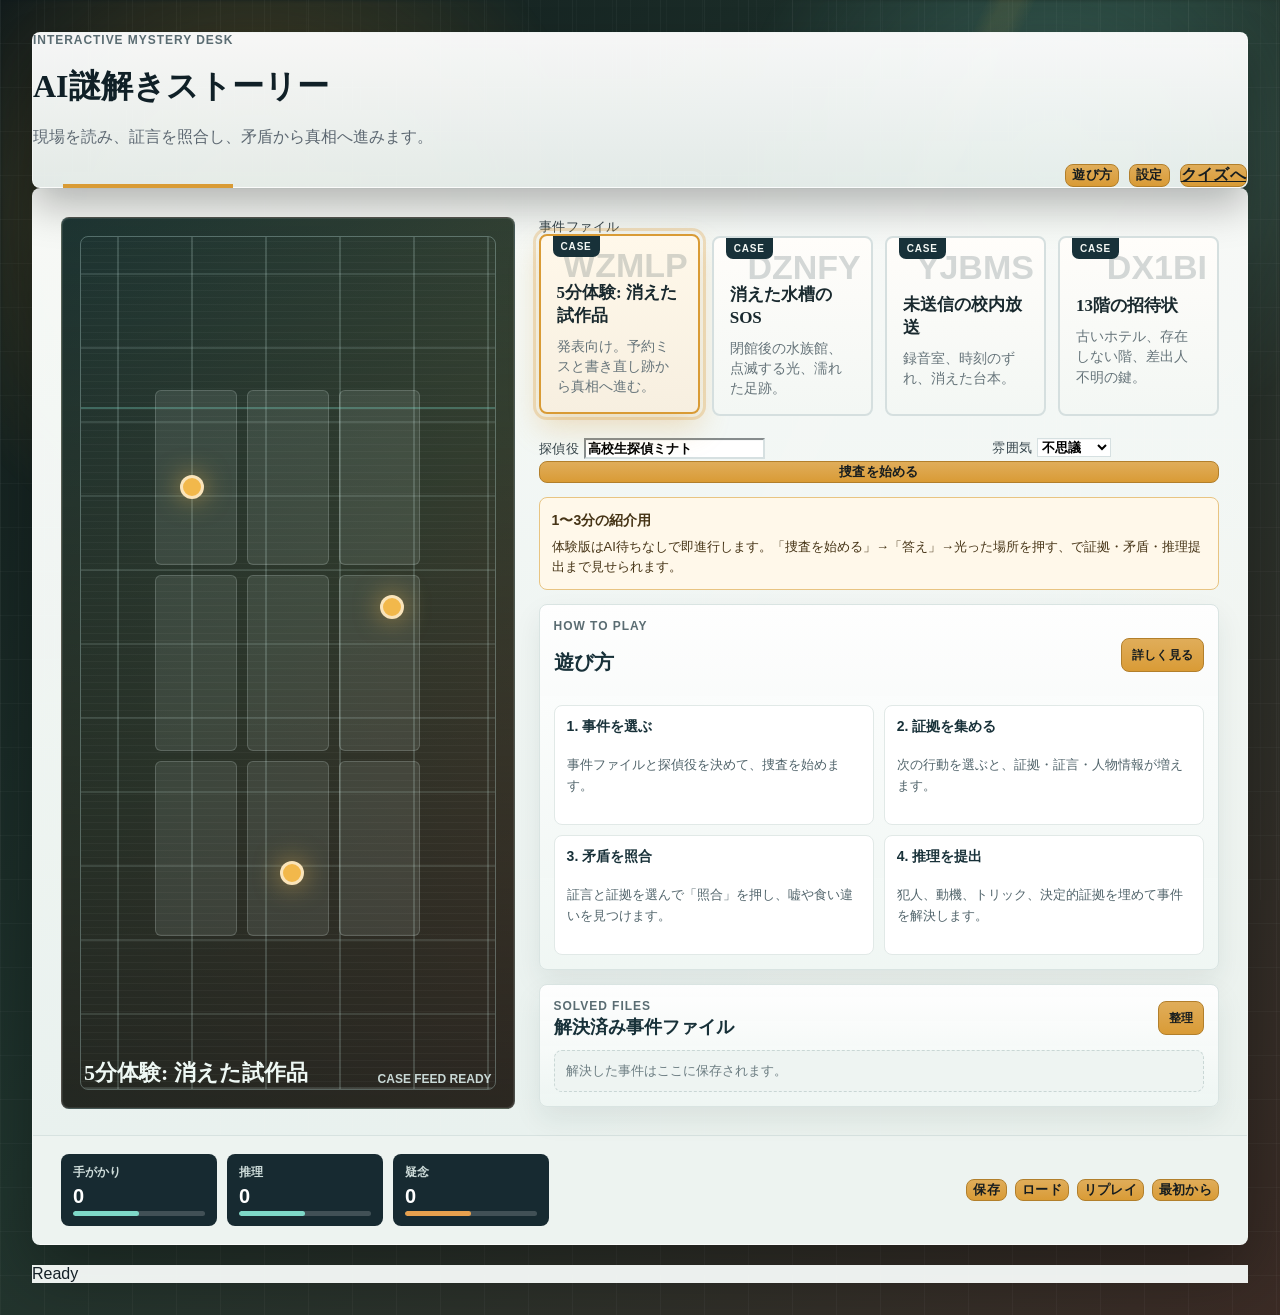
==== commit 400d6c74: "Keep AI cases on generation errors" ====
--- a/public/index.html
+++ b/public/index.html
@@ -848,14 +848,9 @@
                 renderScene(scene);
             } catch (error) {
                 console.error(error);
-                statusEl.textContent = 'AI生成に失敗したため、5分体験モードで続行します。';
-                statusEl.style.color = '#b7791f';
-                showToast('5分体験モードへ切り替えました');
-                state.caseName = 'demo';
-                state.demoVariant = pickDemoVariant();
-                state.demoCase = pickLocalDemoCase();
-                state.world = state.baseWorld + '\nAI生成に失敗したため、ローカル体験版として進行する。';
-                renderScene(buildLocalDemoScene(choiceLabel));
+                statusEl.textContent = 'AI生成に失敗しました。Renderの環境変数とAPIキーを確認してください: ' + error.message;
+                statusEl.style.color = '#c53030';
+                showToast('AI生成に失敗しました');
             } finally {
                 setBusy(false);
             }
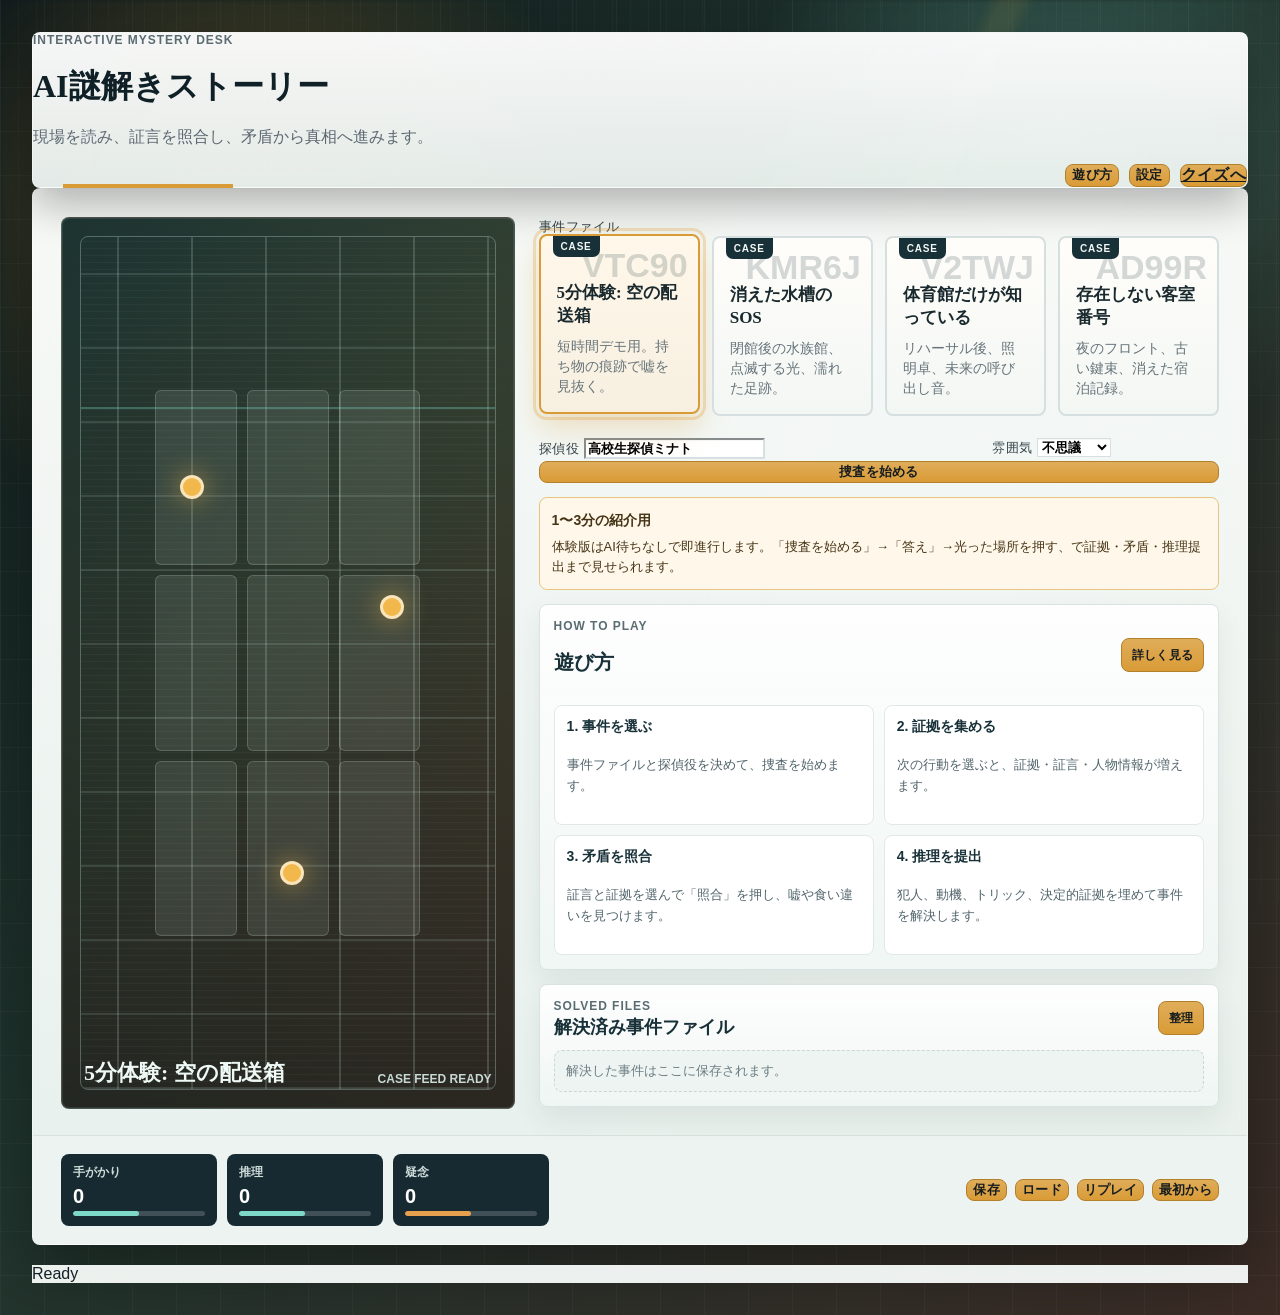
==== commit d61e1b99: "Show API generation errors" ====
--- a/public/index.html
+++ b/public/index.html
@@ -835,8 +835,15 @@
                 });
 
                 if (!response.ok) {
-                    const error = await response.json();
-                    throw new Error(error.error || 'API error');
+                    const errorText = await response.text();
+                    let message = errorText || response.statusText;
+                    try {
+                        const error = JSON.parse(errorText);
+                        message = error.error || message;
+                    } catch (parseError) {
+                        message = errorText || response.statusText;
+                    }
+                    throw new Error(message);
                 }
 
                 const payload = await response.json();
